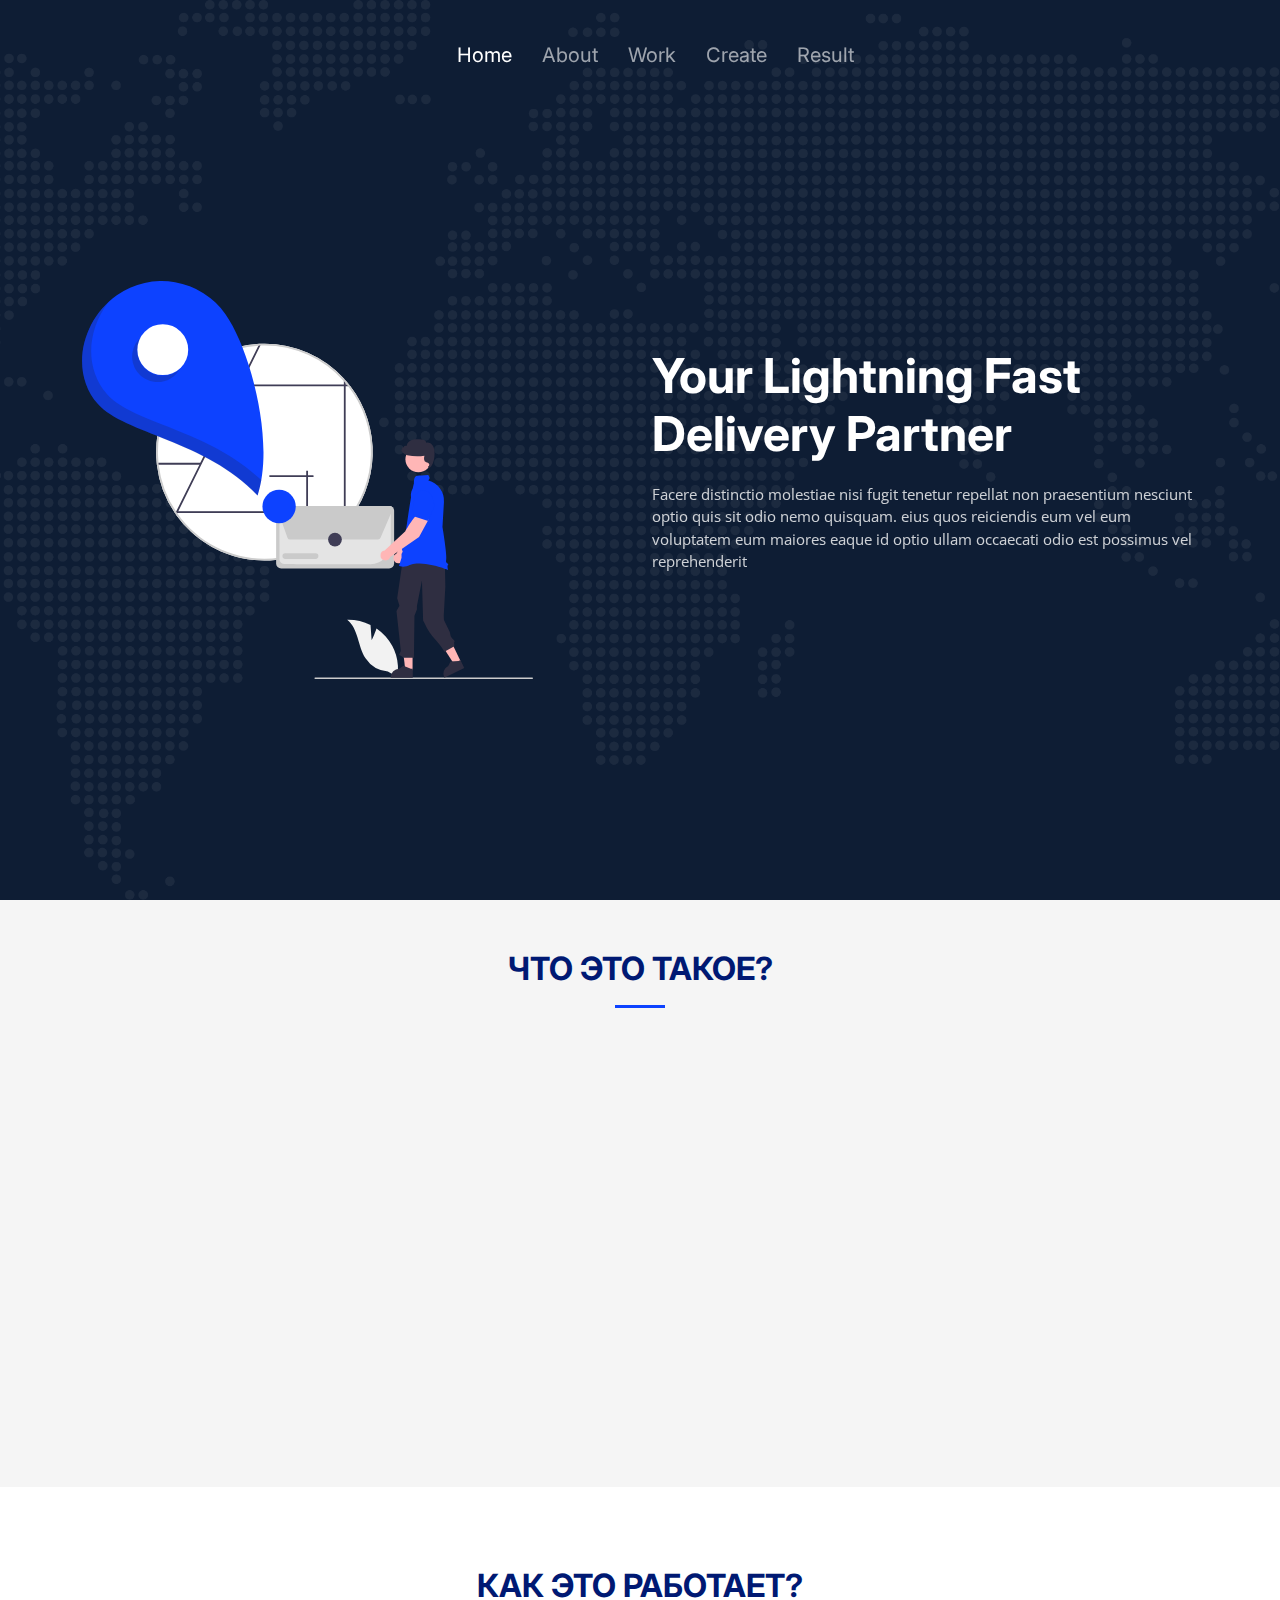
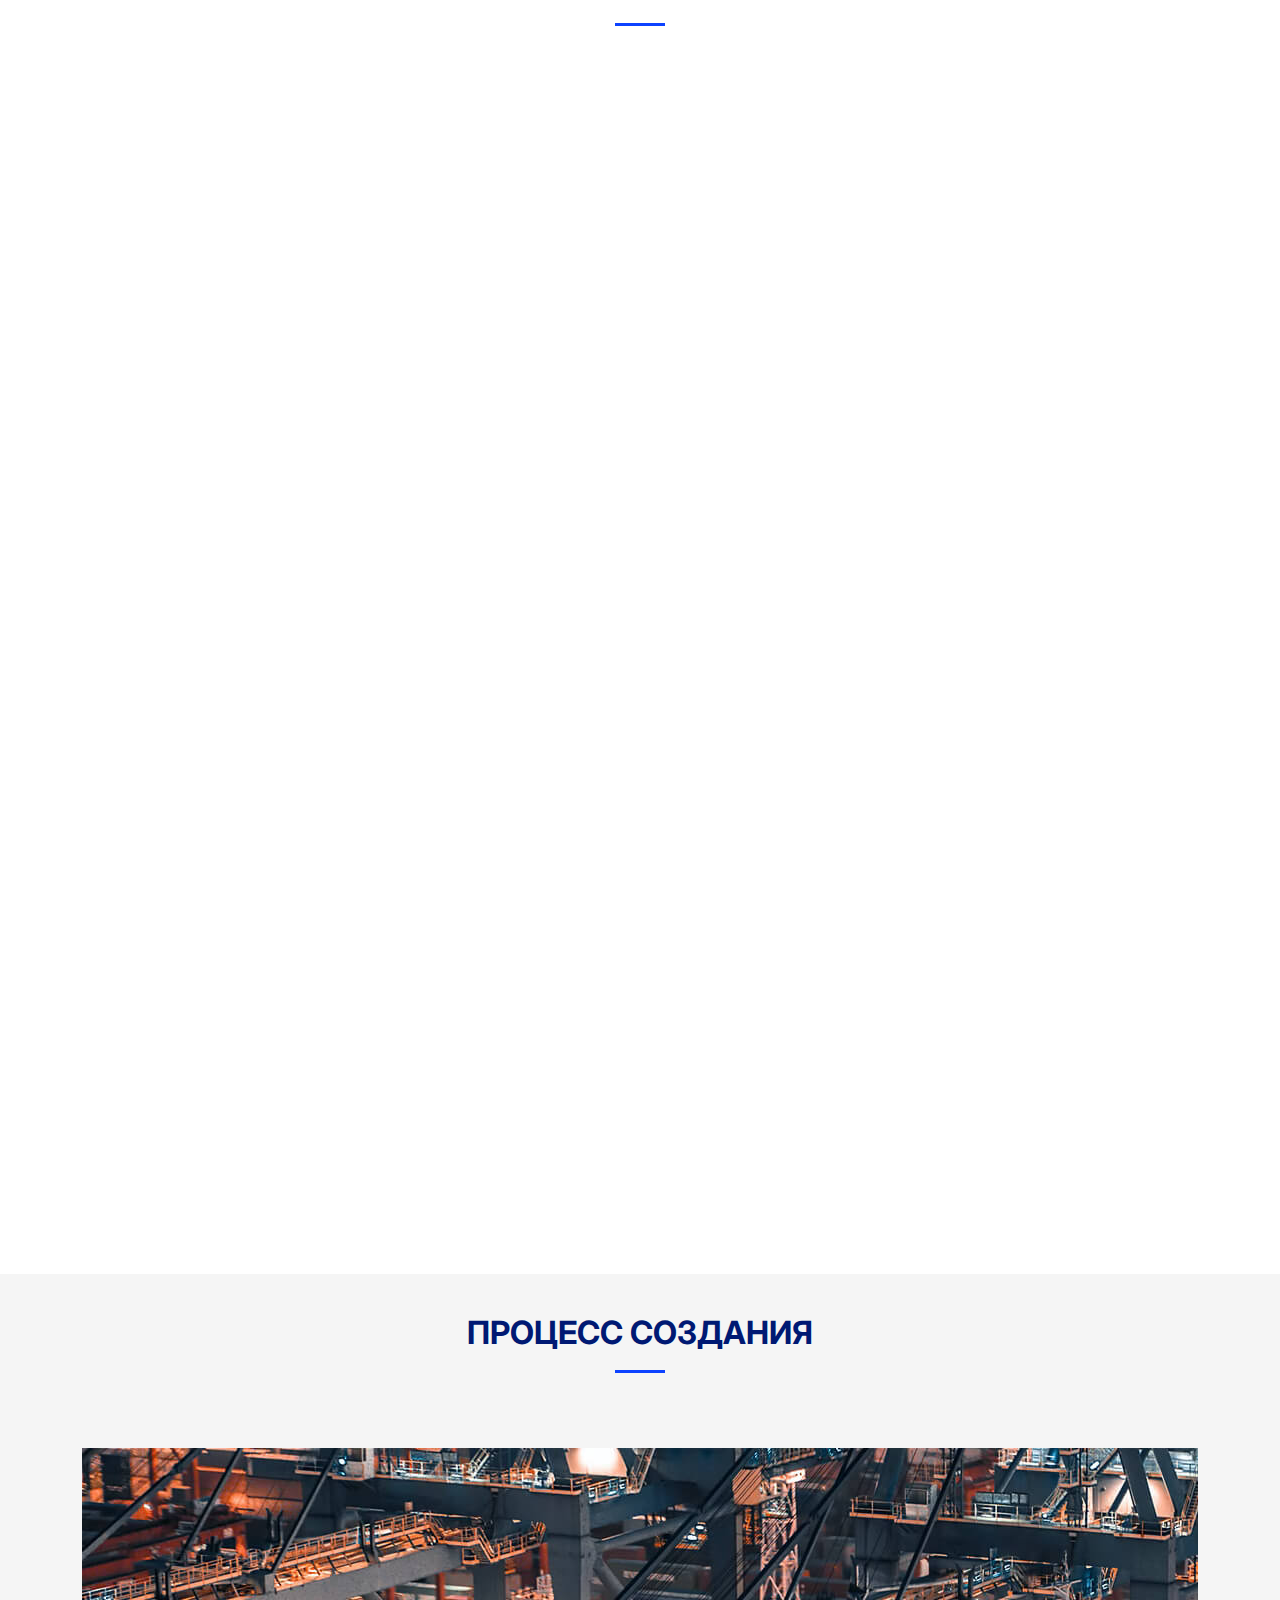
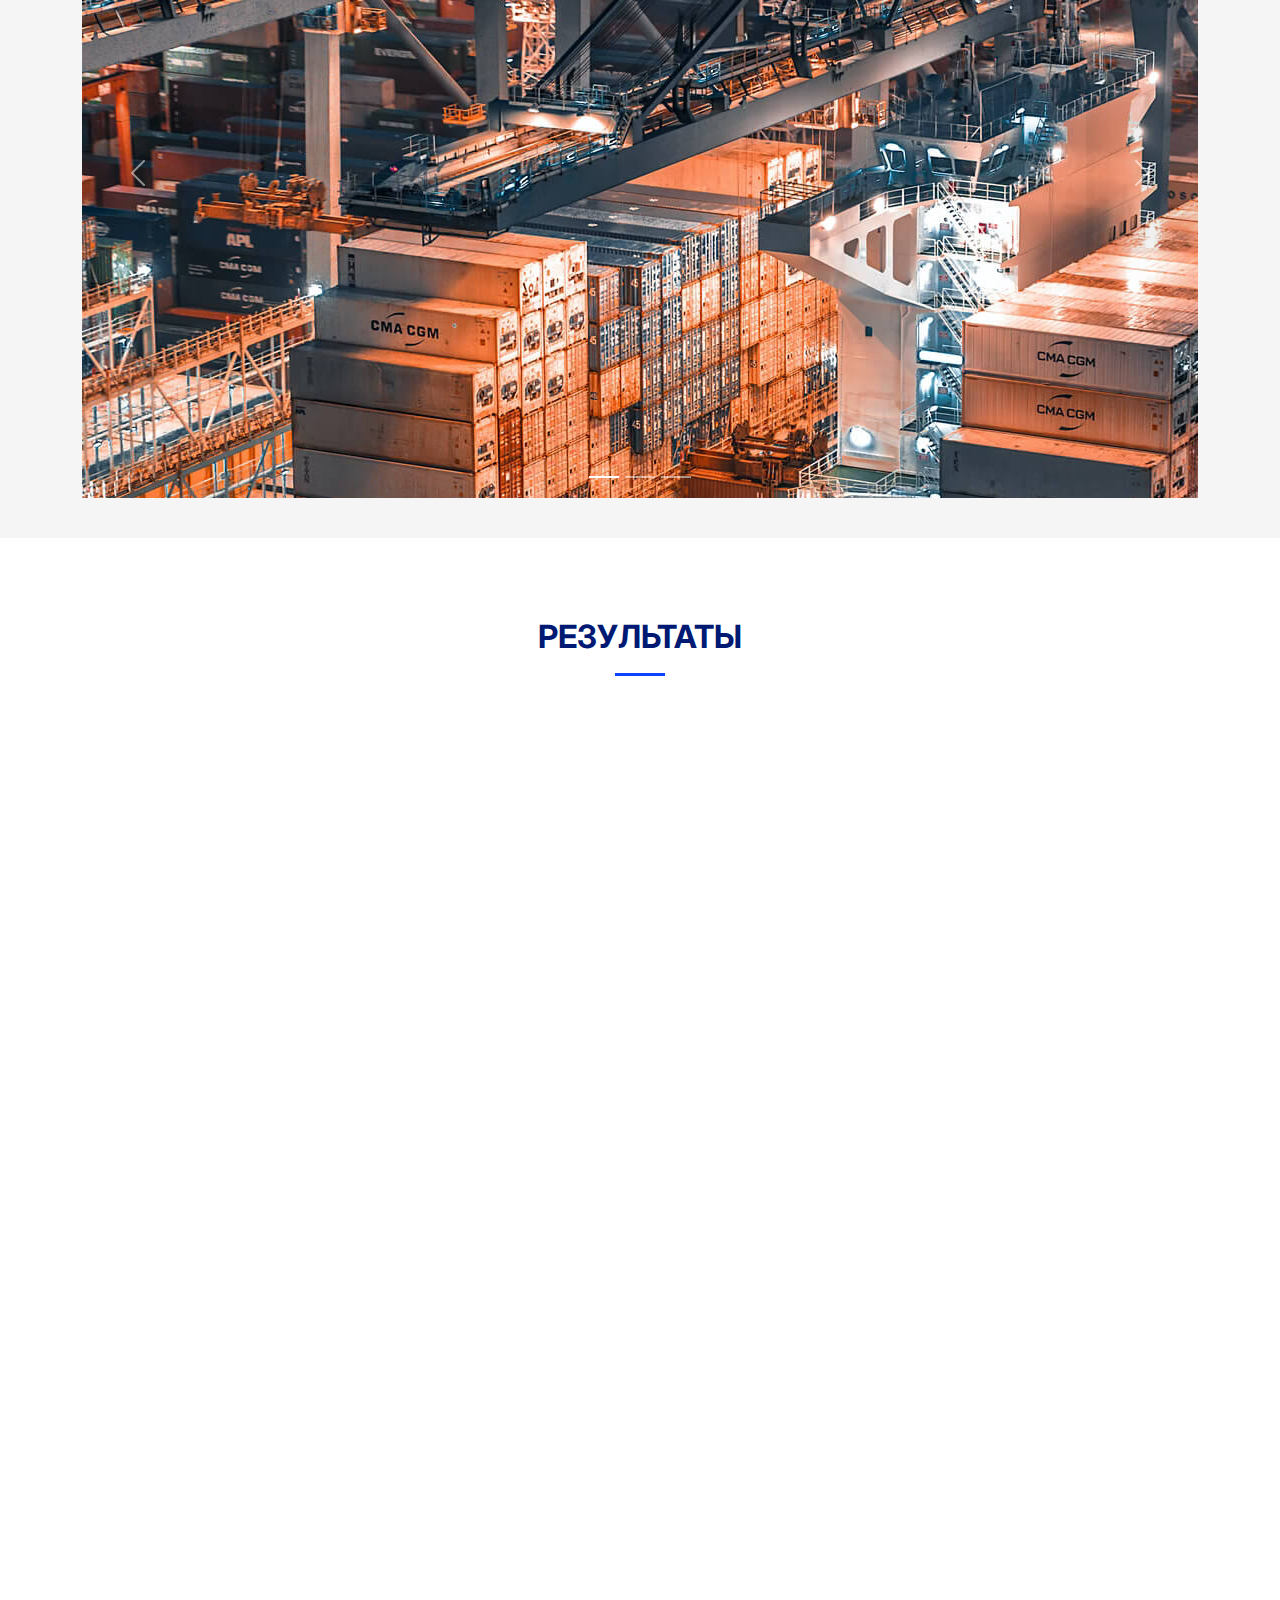
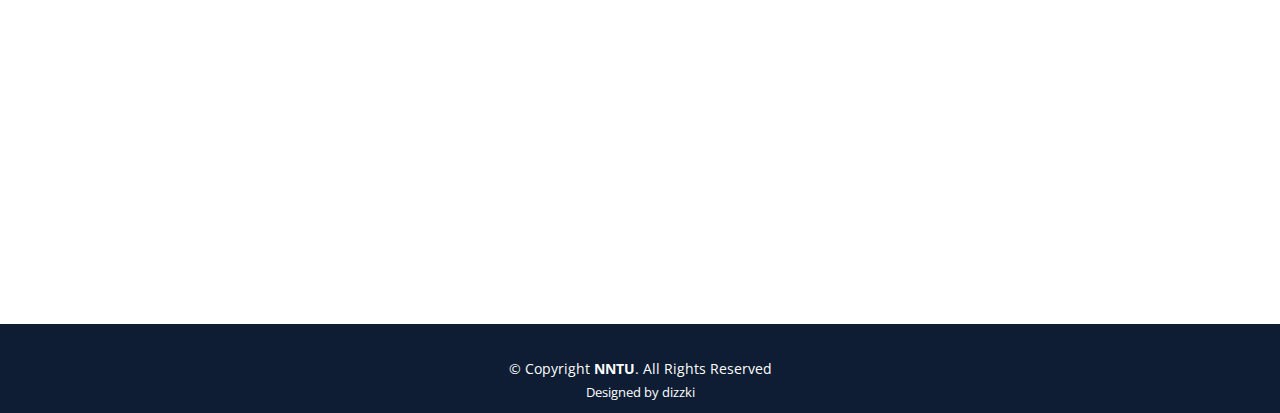
==== index.html @ 3917ba95 "create site" ====
<!DOCTYPE html>
<html lang="en">

<head>
    <meta charset="utf-8">
    <meta content="width=device-width, initial-scale=1.0" name="viewport">

    <title>NNTU3D</title>
    <meta content="" name="description">
    <meta content="" name="keywords">

    <!-- Favicons -->
    <link href="assets/img/favicon.png" rel="icon">
    <link href="assets/img/apple-touch-icon.png" rel="apple-touch-icon">

    <!-- Google Fonts -->
    <link rel="preconnect" href="https://fonts.googleapis.com">
    <link rel="preconnect" href="https://fonts.gstatic.com" crossorigin>
    <link href="https://fonts.googleapis.com/css2?family=Open+Sans:ital,wght@0,300;0,400;0,500;0,600;0,700;1,300;1,400;1,600;1,700&family=Poppins:ital,wght@0,300;0,400;0,500;0,600;0,700;1,300;1,400;1,500;1,600;1,700&family=Inter:ital,wght@0,300;0,400;0,500;0,600;0,700;1,300;1,400;1,500;1,600;1,700&display=swap"
          rel="stylesheet">

    <!-- Vendor CSS Files -->
    <link href="assets/vendor/bootstrap/css/bootstrap.min.css" rel="stylesheet">
    <link href="assets/vendor/bootstrap-icons/bootstrap-icons.css" rel="stylesheet">
    <link href="assets/vendor/fontawesome-free/css/all.min.css" rel="stylesheet">
    <link href="assets/vendor/glightbox/css/glightbox.min.css" rel="stylesheet">
    <link href="assets/vendor/swiper/swiper-bundle.min.css" rel="stylesheet">
    <link href="assets/vendor/aos/aos.css" rel="stylesheet">

    <!-- Template Main CSS File -->
    <link href="assets/css/main.css" rel="stylesheet">

    <!-- Подключаем CSS слайдера -->
    <link rel="stylesheet" href="assets/css/simple-adaptive-slider.css">
</head>

<body>

<!-- ======= Header ======= -->
<header id="header" class="header d-flex align-items-center fixed-top">
    <div class="container-fluid container-xl d-flex align-items-center justify-content-between">

        <i class="mobile-nav-toggle mobile-nav-show bi bi-list"></i>
        <i class="mobile-nav-toggle mobile-nav-hide d-none bi bi-x"></i>
        <nav id="navbar" class="navbar">
            <ul>
                <li><a href="index.html" class="active">Home</a></li>
                <li><a href="#about">About</a></li>
                <li><a href="#work">Work</a></li>
                <li><a href="#create">Create</a></li>
                <li><a href="#result">Result</a></li>
            </ul>
        </nav><!-- .navbar -->

    </div>
</header><!-- End Header -->
<!-- End Header -->

<!-- ======= Hero Section ======= -->
<section id="hero" class="hero d-flex align-items-center">
    <div class="container">
        <div class="row gy-4 d-flex justify-content-between">
            <div class="col-lg-5 order-1 order-lg-1 hero-img" data-aos="zoom-out">
                <img src="assets/img/hero-img.svg" class="img-fluid mb-3 mb-lg-0" alt="">
            </div>
            <div class="col-lg-6 order-2 order-lg-2 d-flex flex-column justify-content-center">
                <h2 data-aos="fade-up">Your Lightning Fast Delivery Partner</h2>
                <p data-aos="fade-up" data-aos-delay="100">Facere distinctio molestiae nisi fugit tenetur repellat non praesentium
                    nesciunt optio quis sit odio nemo quisquam. eius quos reiciendis eum vel eum voluptatem eum maiores eaque id
                    optio ullam occaecati odio est possimus vel reprehenderit</p>
            </div>
        </div>
    </div>
    <div id="about"></div>
</section><!-- End Hero Section -->

<main id="main">

    <!-- ======= Featured Services Section ======= -->
    <section id="featured-services" class="featured-services">
        <div class="container">

            <div class="row gy-4">
                <div class="section-header">
                    <h2>Что это такое?</h2>
                </div>

                <div class="col-lg-4 col-md-6 service-item d-flex" data-aos="fade-up">
                    <div>
                        <div class="icon flex-shrink-0"><i class="fa-solid fa-cart-flatbed"></i></div>
                        <h4 class="title">Lorem Ipsum</h4>
                        <p class="description">Voluptatum deleniti atque corrupti quos dolores et quas molestias excepturi sint
                            occaecati cupiditate non provident.Voluptatum deleniti atque corrupti quos dolores et quas molestias excepturi sint
                            occaecati cupiditate non provident.</p>
                    </div>
                </div>
                <!-- End Service Item -->

                <div class="col-lg-4 col-md-6 service-item d-flex" data-aos="fade-up" data-aos-delay="100">
                    <div>
                        <div class="icon flex-shrink-0"><i class="fa-solid fa-truck"></i></div>
                        <h4 class="title">Dolor Sitema</h4>
                        <p class="description">Minim veniam, quis nostrud exercitation ullamco laboris nisi ut aliquip ex ea
                            commodo consequat tarad limino ata.Minim veniam, quis nostrud exercitation ullamco laboris nisi ut aliquip ex ea
                            commodo consequat tarad limino ata.</p>
                    </div>
                </div><!-- End Service Item -->

                <div class="col-lg-4 col-md-6 service-item d-flex" data-aos="fade-up" data-aos-delay="200">
                    <div>
                        <div class="icon flex-shrink-0"><i class="fa-solid fa-truck-ramp-box"></i></div>
                        <h4 class="title">Sed ut perspiciatis</h4>
                        <p class="description">Duis aute irure dolor in reprehenderit in voluptate velit esse cillum dolore eu
                            fugiat nulla pariatur.Duis aute irure dolor in reprehenderit in voluptate velit esse cillum dolore eu
                            fugiat nulla pariatur.</p>
                    </div>
                </div><!-- End Service Item -->

            </div>

        </div>
        <div id="work"></div>
    </section><!-- End Featured Services Section -->

    <!-- ======= Features Section ======= -->
    <section id="features" class="features">
        <div class="container">
            <div class="section-header">
                <h2>Как это работает?</h2>
            </div>

            <div class="row gy-4 align-items-center features-item" data-aos="fade-up">
                <div class="col-md-5 order-1 order-md-2">
                    <img src="assets/img/features-2.jpg" class="img-fluid" alt="">
                </div>
                <div class="col-md-7 order-2 order-md-1">
                    <h3>Corporis temporibus maiores provident</h3>
                    <p class="fst-italic">
                        Lorem ipsum dolor sit amet, consectetur adipiscing elit, sed do eiusmod tempor incididunt ut labore et
                        dolore
                        magna aliqua.
                    </p>
                    <p>
                        Ullamco laboris nisi ut aliquip ex ea commodo consequat. Duis aute irure dolor in reprehenderit in
                        voluptate
                        velit esse cillum dolore eu fugiat nulla pariatur. Excepteur sint occaecat cupidatat non proident, sunt in
                        culpa qui officia deserunt mollit anim id est laborum
                    </p>
                </div>
            </div><!-- Features Item -->

            <div class="row gy-4 align-items-center features-item" data-aos="fade-up">
                <div class="col-md-5">
                    <img src="assets/img/features-3.jpg" class="img-fluid" alt="">
                </div>
                <div class="col-md-7">
                    <h3>Sunt consequatur ad ut est nulla consectetur reiciendis animi voluptas</h3>
                    <p>Cupiditate placeat cupiditate placeat est ipsam culpa. Delectus quia minima quod. Sunt saepe odit aut quia
                        voluptatem hic voluptas dolor doloremque.</p>
                    <ul>
                        <li><i class="bi bi-check"></i> Ullamco laboris nisi ut aliquip ex ea commodo consequat.</li>
                        <li><i class="bi bi-check"></i> Duis aute irure dolor in reprehenderit in voluptate velit.</li>
                        <li><i class="bi bi-check"></i> Facilis ut et voluptatem aperiam. Autem soluta ad fugiat.</li>
                    </ul>
                </div>
            </div><!-- Features Item -->

            <div class="row gy-4 align-items-center features-item" data-aos="fade-up">
                <div class="col-md-5 order-1 order-md-2">
                    <img src="assets/img/features-4.jpg" class="img-fluid" alt="">
                </div>
                <div class="col-md-7 order-2 order-md-1">
                    <h3>Quas et necessitatibus eaque impedit ipsum animi consequatur incidunt in</h3>
                    <p class="fst-italic">
                        Lorem ipsum dolor sit amet, consectetur adipiscing elit, sed do eiusmod tempor incididunt ut labore et
                        dolore
                        magna aliqua.
                    </p>
                    <p>
                        Ullamco laboris nisi ut aliquip ex ea commodo consequat. Duis aute irure dolor in reprehenderit in
                        voluptate
                        velit esse cillum dolore eu fugiat nulla pariatur. Excepteur sint occaecat cupidatat non proident, sunt in
                        culpa qui officia deserunt mollit anim id est laborum
                    </p>
                </div>
            </div><!-- Features Item -->

        </div>

        <div id="create"></div>
    </section><!-- End Features Section -->

    <!-- ======= Testimonials Section ======= -->
    <section id="testimonials" class="testimonials">
      <div class="section-header">
        <h2>Процесс создания</h2>
      </div>
        <div class="container">
            <div class="itcss">
                <div class="itcss__wrapper">
                    <div class="itcss__items">
                        <div class="itcss__item">
                            <div style="height: 650px; 	background-image: url(assets/img/cta-bg.jpg);"></div>
                        </div>
                        <div class="itcss__item">
                            <div style="height: 650px; background-image: url(assets/img/page-header.jpg);"></div>
                        </div>
                        <div class="itcss__item">
                            <div style="height: 650px; background-image: url(assets/img/service-details.jpg);"></div>
                        </div>
                    </div>
                </div>
                <button class="itcss__btn itcss__btn_prev" role="button" data-slide="prev"></button>
                <button class="itcss__btn itcss__btn_next" role="button" data-slide="next"></button>
            </div>
        </div>
      <div id="result"></div>
    </section>

    <!-- ======= Features Section ======= -->
    <section id="features2" class="features">
        <div class="container">
            <div class="section-header">
                <h2>Результаты</h2>
            </div>
            <div class="row gy-4 align-items-center features-item" data-aos="fade-up">

                <div class="col-md-5">
                    <img src="assets/img/features-1.jpg" class="img-fluid" alt="">
                </div>
                <div class="col-md-7">
                    <h3>Voluptatem dignissimos provident quasi corporis voluptates sit assumenda.</h3>
                    <p class="fst-italic">
                        Lorem ipsum dolor sit amet, consectetur adipiscing elit, sed do eiusmod tempor incididunt ut labore et
                        dolore
                        magna aliqua.
                    </p>
                    <ul>
                        <li><i class="bi bi-check"></i> Ullamco laboris nisi ut aliquip ex ea commodo consequat.</li>
                        <li><i class="bi bi-check"></i> Duis aute irure dolor in reprehenderit in voluptate velit.</li>
                        <li><i class="bi bi-check"></i> Ullam est qui quos consequatur eos accusamus.</li>
                    </ul>
                </div>
            </div><!-- Features Item -->

            <div class="row gy-4 align-items-center features-item" data-aos="fade-up">
                <div class="col-md-5 order-1 order-md-2">
                    <img src="assets/img/features-2.jpg" class="img-fluid" alt="">
                </div>
                <div class="col-md-7 order-2 order-md-1">
                    <h3>Corporis temporibus maiores provident</h3>
                    <p class="fst-italic">
                        Lorem ipsum dolor sit amet, consectetur adipiscing elit, sed do eiusmod tempor incididunt ut labore et
                        dolore
                        magna aliqua.
                    </p>
                    <p>
                        Ullamco laboris nisi ut aliquip ex ea commodo consequat. Duis aute irure dolor in reprehenderit in
                        voluptate
                        velit esse cillum dolore eu fugiat nulla pariatur. Excepteur sint occaecat cupidatat non proident, sunt in
                        culpa qui officia deserunt mollit anim id est laborum
                    </p>
                </div>
            </div><!-- Features Item -->

            <div class="row gy-4 align-items-center features-item" data-aos="fade-up">
                <div class="col-md-5">
                    <img src="assets/img/features-3.jpg" class="img-fluid" alt="">
                </div>
                <div class="col-md-7">
                    <h3>Sunt consequatur ad ut est nulla consectetur reiciendis animi voluptas</h3>
                    <p>Cupiditate placeat cupiditate placeat est ipsam culpa. Delectus quia minima quod. Sunt saepe odit aut quia
                        voluptatem hic voluptas dolor doloremque.</p>
                    <ul>
                        <li><i class="bi bi-check"></i> Ullamco laboris nisi ut aliquip ex ea commodo consequat.</li>
                        <li><i class="bi bi-check"></i> Duis aute irure dolor in reprehenderit in voluptate velit.</li>
                        <li><i class="bi bi-check"></i> Facilis ut et voluptatem aperiam. Autem soluta ad fugiat.</li>
                    </ul>
                </div>
            </div><!-- Features Item -->

        </div>
    </section><!-- End Features Section -->

</main><!-- End #main -->

<!-- ======= Footer ======= -->
<footer id="footer" class="footer">

    <div class="container mt-4">
        <div class="copyright">
            &copy; Copyright <strong><span>NNTU</span></strong>. All Rights Reserved
        </div>
        <div class="credits">Designed by dizzki</div>
    </div>

</footer><!-- End Footer -->
<!-- End Footer -->

<a href="#" class="scroll-top d-flex align-items-center justify-content-center"><i class="bi bi-arrow-up-short"></i></a>

<div id="preloader"></div>

<!-- Vendor JS Files -->
<script src="assets/vendor/bootstrap/js/bootstrap.bundle.min.js"></script>
<script src="assets/vendor/purecounter/purecounter_vanilla.js"></script>
<script src="assets/vendor/glightbox/js/glightbox.min.js"></script>
<script src="assets/vendor/swiper/swiper-bundle.min.js"></script>
<script src="assets/vendor/aos/aos.js"></script>

<!-- Template Main JS File -->
<script src="assets/js/main.js"></script>

<!-- Подключаем JS слайдера -->
<script defer src="assets/js/simple-adaptive-slider.js"></script>
<script>
    document.addEventListener('DOMContentLoaded', () => {
      // активация слайдера
      new ItcSimpleSlider('.itcss', {
        loop: true,
        autoplay: false,
        swipe: true
      });
    });
  </script>
</body>
</html>
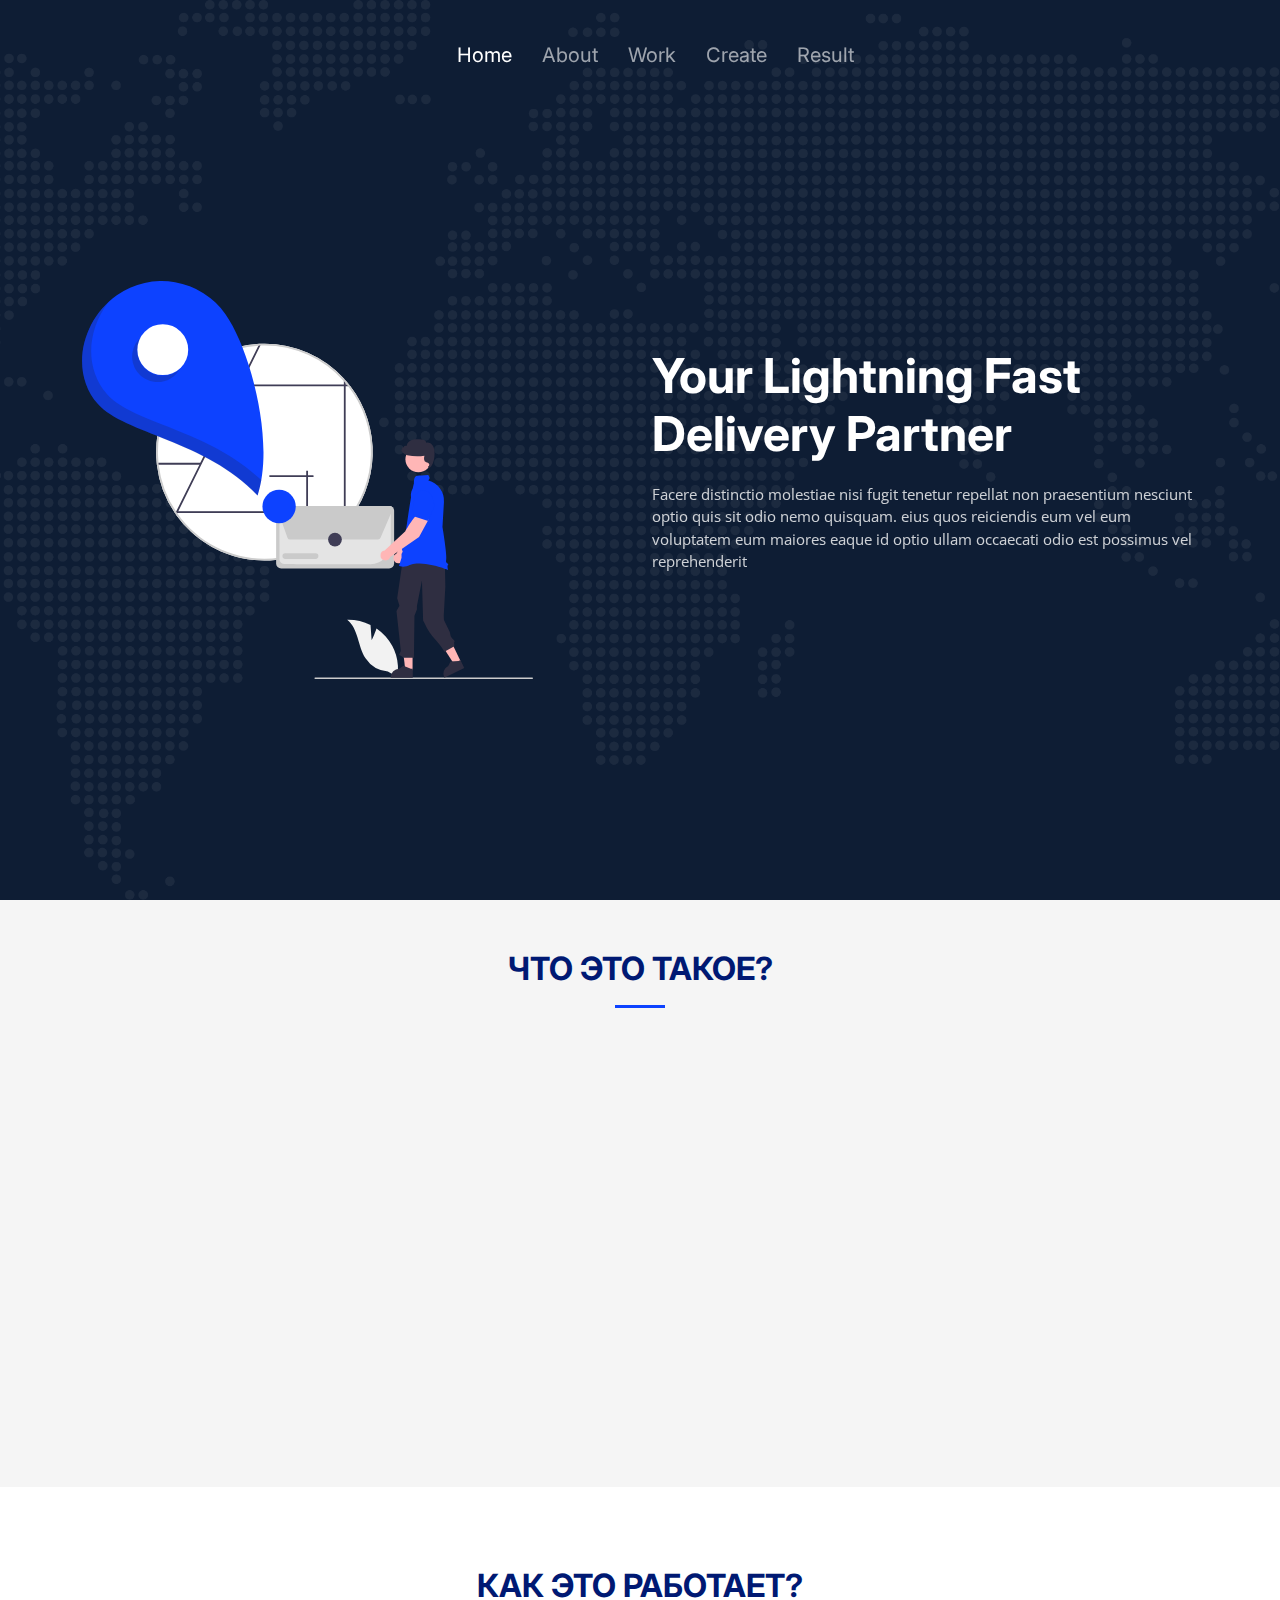
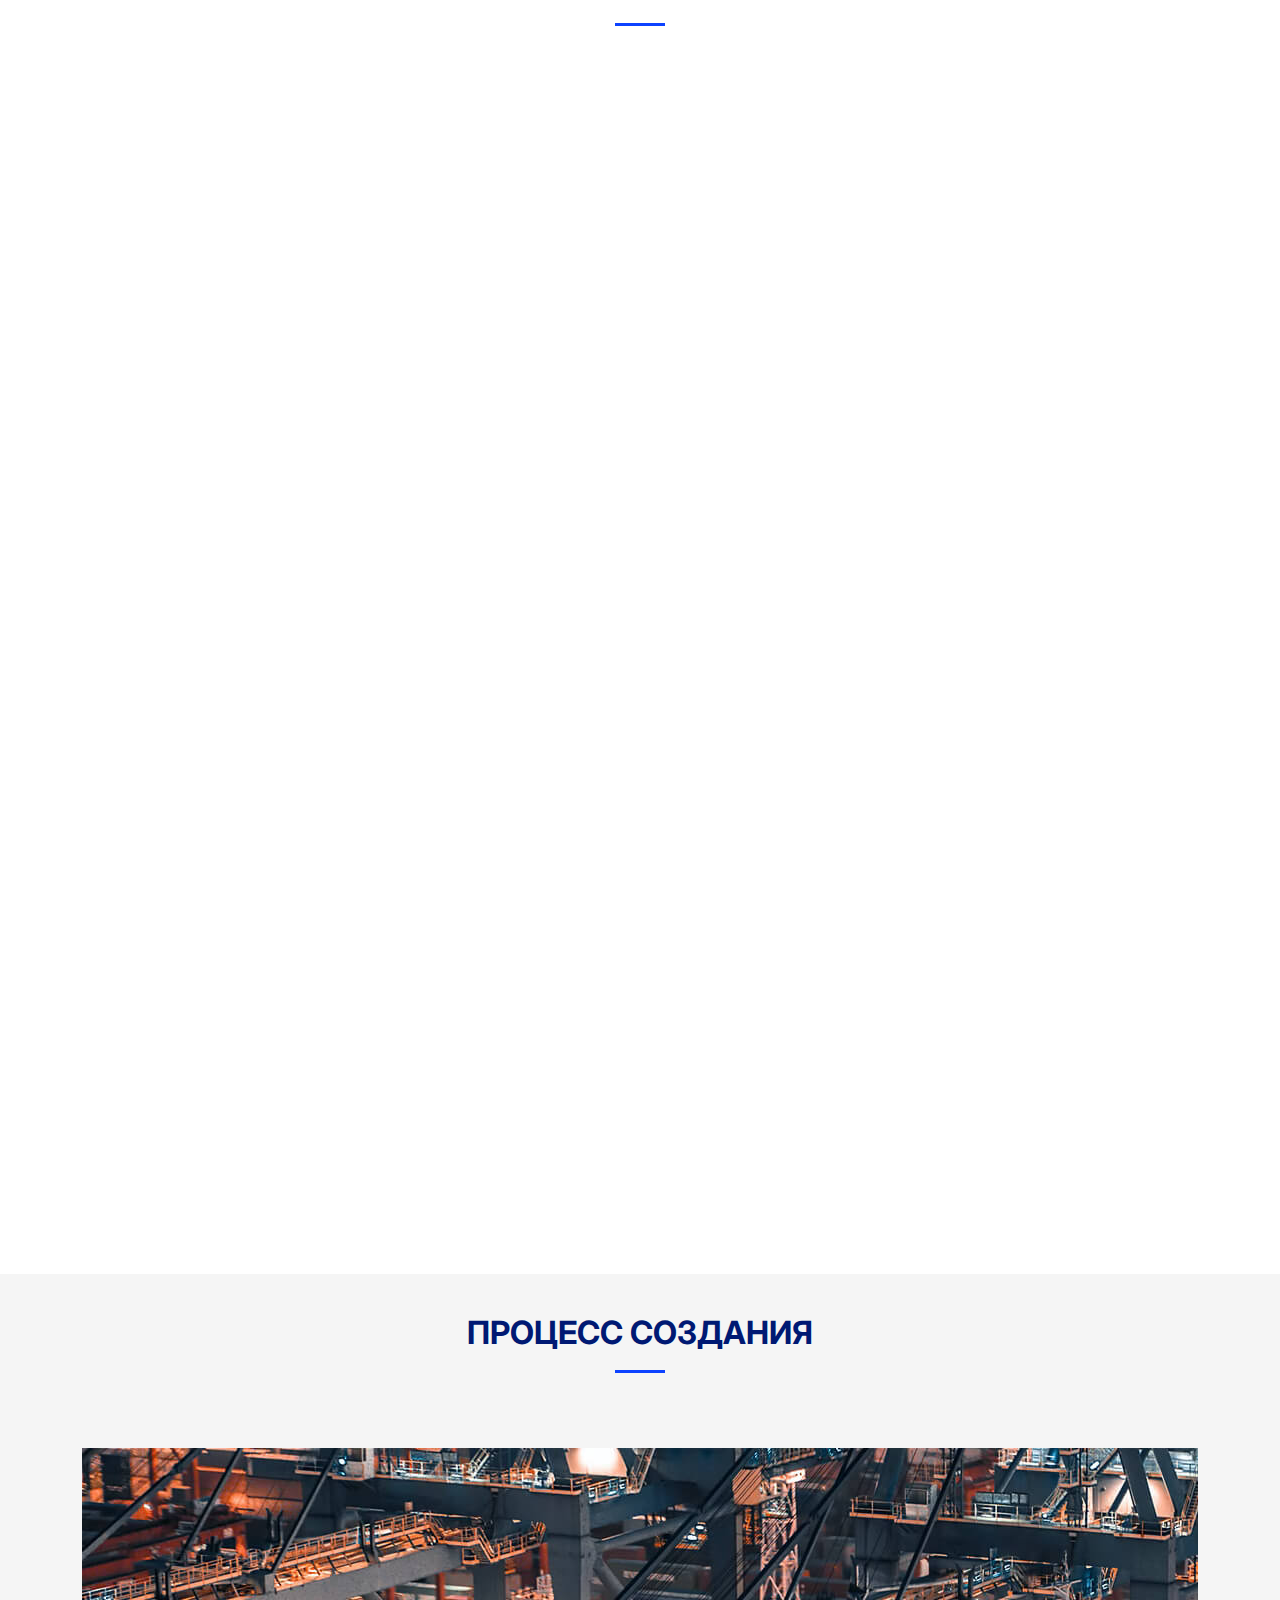
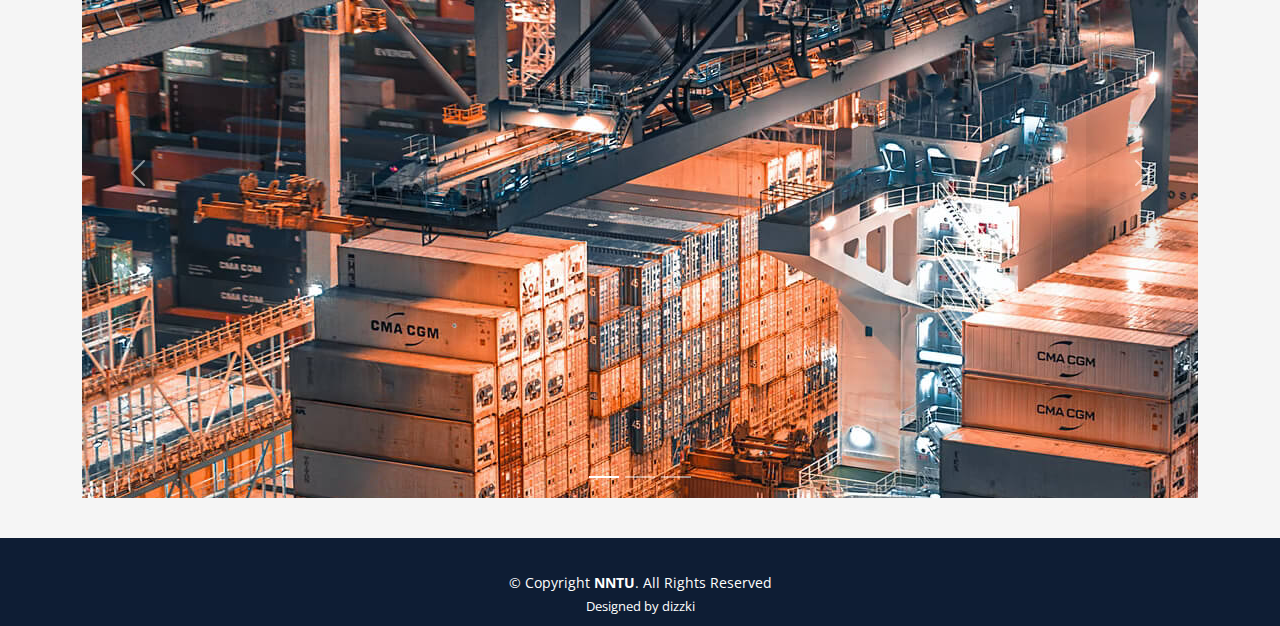
==== commit e2ce742a: "redesign" ====
--- a/index.html
+++ b/index.html
@@ -1,327 +1,261 @@
 <!DOCTYPE html>
 <html lang="en">
-
-<head>
-    <meta charset="utf-8">
-    <meta content="width=device-width, initial-scale=1.0" name="viewport">
-
-    <title>NNTU3D</title>
-    <meta content="" name="description">
-    <meta content="" name="keywords">
-
-    <!-- Favicons -->
-    <link href="assets/img/favicon.png" rel="icon">
-    <link href="assets/img/apple-touch-icon.png" rel="apple-touch-icon">
-
-    <!-- Google Fonts -->
-    <link rel="preconnect" href="https://fonts.googleapis.com">
-    <link rel="preconnect" href="https://fonts.gstatic.com" crossorigin>
-    <link href="https://fonts.googleapis.com/css2?family=Open+Sans:ital,wght@0,300;0,400;0,500;0,600;0,700;1,300;1,400;1,600;1,700&family=Poppins:ital,wght@0,300;0,400;0,500;0,600;0,700;1,300;1,400;1,500;1,600;1,700&family=Inter:ital,wght@0,300;0,400;0,500;0,600;0,700;1,300;1,400;1,500;1,600;1,700&display=swap"
-          rel="stylesheet">
-
-    <!-- Vendor CSS Files -->
-    <link href="assets/vendor/bootstrap/css/bootstrap.min.css" rel="stylesheet">
-    <link href="assets/vendor/bootstrap-icons/bootstrap-icons.css" rel="stylesheet">
-    <link href="assets/vendor/fontawesome-free/css/all.min.css" rel="stylesheet">
-    <link href="assets/vendor/glightbox/css/glightbox.min.css" rel="stylesheet">
-    <link href="assets/vendor/swiper/swiper-bundle.min.css" rel="stylesheet">
-    <link href="assets/vendor/aos/aos.css" rel="stylesheet">
-
-    <!-- Template Main CSS File -->
-    <link href="assets/css/main.css" rel="stylesheet">
-
-    <!-- Подключаем CSS слайдера -->
-    <link rel="stylesheet" href="assets/css/simple-adaptive-slider.css">
-</head>
-
-<body>
-
-<!-- ======= Header ======= -->
-<header id="header" class="header d-flex align-items-center fixed-top">
-    <div class="container-fluid container-xl d-flex align-items-center justify-content-between">
-
-        <i class="mobile-nav-toggle mobile-nav-show bi bi-list"></i>
-        <i class="mobile-nav-toggle mobile-nav-hide d-none bi bi-x"></i>
-        <nav id="navbar" class="navbar">
-            <ul>
-                <li><a href="index.html" class="active">Home</a></li>
-                <li><a href="#about">About</a></li>
-                <li><a href="#work">Work</a></li>
-                <li><a href="#create">Create</a></li>
-                <li><a href="#result">Result</a></li>
-            </ul>
-        </nav><!-- .navbar -->
-
-    </div>
-</header><!-- End Header -->
-<!-- End Header -->
-
-<!-- ======= Hero Section ======= -->
-<section id="hero" class="hero d-flex align-items-center">
-    <div class="container">
-        <div class="row gy-4 d-flex justify-content-between">
-            <div class="col-lg-5 order-1 order-lg-1 hero-img" data-aos="zoom-out">
-                <img src="assets/img/hero-img.svg" class="img-fluid mb-3 mb-lg-0" alt="">
-            </div>
-            <div class="col-lg-6 order-2 order-lg-2 d-flex flex-column justify-content-center">
-                <h2 data-aos="fade-up">Your Lightning Fast Delivery Partner</h2>
-                <p data-aos="fade-up" data-aos-delay="100">Facere distinctio molestiae nisi fugit tenetur repellat non praesentium
-                    nesciunt optio quis sit odio nemo quisquam. eius quos reiciendis eum vel eum voluptatem eum maiores eaque id
-                    optio ullam occaecati odio est possimus vel reprehenderit</p>
-            </div>
-        </div>
-    </div>
-    <div id="about"></div>
-</section><!-- End Hero Section -->
-
-<main id="main">
-
-    <!-- ======= Featured Services Section ======= -->
-    <section id="featured-services" class="featured-services">
-        <div class="container">
-
-            <div class="row gy-4">
-                <div class="section-header">
-                    <h2>Что это такое?</h2>
-                </div>
-
-                <div class="col-lg-4 col-md-6 service-item d-flex" data-aos="fade-up">
-                    <div>
-                        <div class="icon flex-shrink-0"><i class="fa-solid fa-cart-flatbed"></i></div>
-                        <h4 class="title">Lorem Ipsum</h4>
-                        <p class="description">Voluptatum deleniti atque corrupti quos dolores et quas molestias excepturi sint
-                            occaecati cupiditate non provident.Voluptatum deleniti atque corrupti quos dolores et quas molestias excepturi sint
-                            occaecati cupiditate non provident.</p>
-                    </div>
-                </div>
-                <!-- End Service Item -->
-
-                <div class="col-lg-4 col-md-6 service-item d-flex" data-aos="fade-up" data-aos-delay="100">
-                    <div>
-                        <div class="icon flex-shrink-0"><i class="fa-solid fa-truck"></i></div>
-                        <h4 class="title">Dolor Sitema</h4>
-                        <p class="description">Minim veniam, quis nostrud exercitation ullamco laboris nisi ut aliquip ex ea
-                            commodo consequat tarad limino ata.Minim veniam, quis nostrud exercitation ullamco laboris nisi ut aliquip ex ea
-                            commodo consequat tarad limino ata.</p>
-                    </div>
-                </div><!-- End Service Item -->
-
-                <div class="col-lg-4 col-md-6 service-item d-flex" data-aos="fade-up" data-aos-delay="200">
-                    <div>
-                        <div class="icon flex-shrink-0"><i class="fa-solid fa-truck-ramp-box"></i></div>
-                        <h4 class="title">Sed ut perspiciatis</h4>
-                        <p class="description">Duis aute irure dolor in reprehenderit in voluptate velit esse cillum dolore eu
-                            fugiat nulla pariatur.Duis aute irure dolor in reprehenderit in voluptate velit esse cillum dolore eu
-                            fugiat nulla pariatur.</p>
-                    </div>
-                </div><!-- End Service Item -->
-
-            </div>
-
-        </div>
-        <div id="work"></div>
-    </section><!-- End Featured Services Section -->
-
-    <!-- ======= Features Section ======= -->
-    <section id="features" class="features">
-        <div class="container">
-            <div class="section-header">
-                <h2>Как это работает?</h2>
-            </div>
-
-            <div class="row gy-4 align-items-center features-item" data-aos="fade-up">
-                <div class="col-md-5 order-1 order-md-2">
-                    <img src="assets/img/features-2.jpg" class="img-fluid" alt="">
-                </div>
-                <div class="col-md-7 order-2 order-md-1">
-                    <h3>Corporis temporibus maiores provident</h3>
-                    <p class="fst-italic">
-                        Lorem ipsum dolor sit amet, consectetur adipiscing elit, sed do eiusmod tempor incididunt ut labore et
-                        dolore
-                        magna aliqua.
-                    </p>
-                    <p>
-                        Ullamco laboris nisi ut aliquip ex ea commodo consequat. Duis aute irure dolor in reprehenderit in
-                        voluptate
-                        velit esse cillum dolore eu fugiat nulla pariatur. Excepteur sint occaecat cupidatat non proident, sunt in
-                        culpa qui officia deserunt mollit anim id est laborum
-                    </p>
-                </div>
-            </div><!-- Features Item -->
-
-            <div class="row gy-4 align-items-center features-item" data-aos="fade-up">
-                <div class="col-md-5">
-                    <img src="assets/img/features-3.jpg" class="img-fluid" alt="">
-                </div>
-                <div class="col-md-7">
-                    <h3>Sunt consequatur ad ut est nulla consectetur reiciendis animi voluptas</h3>
-                    <p>Cupiditate placeat cupiditate placeat est ipsam culpa. Delectus quia minima quod. Sunt saepe odit aut quia
-                        voluptatem hic voluptas dolor doloremque.</p>
-                    <ul>
-                        <li><i class="bi bi-check"></i> Ullamco laboris nisi ut aliquip ex ea commodo consequat.</li>
-                        <li><i class="bi bi-check"></i> Duis aute irure dolor in reprehenderit in voluptate velit.</li>
-                        <li><i class="bi bi-check"></i> Facilis ut et voluptatem aperiam. Autem soluta ad fugiat.</li>
-                    </ul>
-                </div>
-            </div><!-- Features Item -->
-
-            <div class="row gy-4 align-items-center features-item" data-aos="fade-up">
-                <div class="col-md-5 order-1 order-md-2">
-                    <img src="assets/img/features-4.jpg" class="img-fluid" alt="">
-                </div>
-                <div class="col-md-7 order-2 order-md-1">
-                    <h3>Quas et necessitatibus eaque impedit ipsum animi consequatur incidunt in</h3>
-                    <p class="fst-italic">
-                        Lorem ipsum dolor sit amet, consectetur adipiscing elit, sed do eiusmod tempor incididunt ut labore et
-                        dolore
-                        magna aliqua.
-                    </p>
-                    <p>
-                        Ullamco laboris nisi ut aliquip ex ea commodo consequat. Duis aute irure dolor in reprehenderit in
-                        voluptate
-                        velit esse cillum dolore eu fugiat nulla pariatur. Excepteur sint occaecat cupidatat non proident, sunt in
-                        culpa qui officia deserunt mollit anim id est laborum
-                    </p>
-                </div>
-            </div><!-- Features Item -->
-
-        </div>
-
-        <div id="create"></div>
-    </section><!-- End Features Section -->
-
-    <!-- ======= Testimonials Section ======= -->
-    <section id="testimonials" class="testimonials">
-      <div class="section-header">
-        <h2>Процесс создания</h2>
-      </div>
-        <div class="container">
-            <div class="itcss">
-                <div class="itcss__wrapper">
-                    <div class="itcss__items">
-                        <div class="itcss__item">
-                            <div style="height: 650px; 	background-image: url(assets/img/cta-bg.jpg);"></div>
-                        </div>
-                        <div class="itcss__item">
-                            <div style="height: 650px; background-image: url(assets/img/page-header.jpg);"></div>
-                        </div>
-                        <div class="itcss__item">
-                            <div style="height: 650px; background-image: url(assets/img/service-details.jpg);"></div>
-                        </div>
-                    </div>
-                </div>
-                <button class="itcss__btn itcss__btn_prev" role="button" data-slide="prev"></button>
-                <button class="itcss__btn itcss__btn_next" role="button" data-slide="next"></button>
-            </div>
-        </div>
-      <div id="result"></div>
-    </section>
-
-    <!-- ======= Features Section ======= -->
-    <section id="features2" class="features">
-        <div class="container">
-            <div class="section-header">
-                <h2>Результаты</h2>
-            </div>
-            <div class="row gy-4 align-items-center features-item" data-aos="fade-up">
-
-                <div class="col-md-5">
-                    <img src="assets/img/features-1.jpg" class="img-fluid" alt="">
-                </div>
-                <div class="col-md-7">
-                    <h3>Voluptatem dignissimos provident quasi corporis voluptates sit assumenda.</h3>
-                    <p class="fst-italic">
-                        Lorem ipsum dolor sit amet, consectetur adipiscing elit, sed do eiusmod tempor incididunt ut labore et
-                        dolore
-                        magna aliqua.
-                    </p>
-                    <ul>
-                        <li><i class="bi bi-check"></i> Ullamco laboris nisi ut aliquip ex ea commodo consequat.</li>
-                        <li><i class="bi bi-check"></i> Duis aute irure dolor in reprehenderit in voluptate velit.</li>
-                        <li><i class="bi bi-check"></i> Ullam est qui quos consequatur eos accusamus.</li>
-                    </ul>
-                </div>
-            </div><!-- Features Item -->
-
-            <div class="row gy-4 align-items-center features-item" data-aos="fade-up">
-                <div class="col-md-5 order-1 order-md-2">
-                    <img src="assets/img/features-2.jpg" class="img-fluid" alt="">
-                </div>
-                <div class="col-md-7 order-2 order-md-1">
-                    <h3>Corporis temporibus maiores provident</h3>
-                    <p class="fst-italic">
-                        Lorem ipsum dolor sit amet, consectetur adipiscing elit, sed do eiusmod tempor incididunt ut labore et
-                        dolore
-                        magna aliqua.
-                    </p>
-                    <p>
-                        Ullamco laboris nisi ut aliquip ex ea commodo consequat. Duis aute irure dolor in reprehenderit in
-                        voluptate
-                        velit esse cillum dolore eu fugiat nulla pariatur. Excepteur sint occaecat cupidatat non proident, sunt in
-                        culpa qui officia deserunt mollit anim id est laborum
-                    </p>
-                </div>
-            </div><!-- Features Item -->
-
-            <div class="row gy-4 align-items-center features-item" data-aos="fade-up">
-                <div class="col-md-5">
-                    <img src="assets/img/features-3.jpg" class="img-fluid" alt="">
-                </div>
-                <div class="col-md-7">
-                    <h3>Sunt consequatur ad ut est nulla consectetur reiciendis animi voluptas</h3>
-                    <p>Cupiditate placeat cupiditate placeat est ipsam culpa. Delectus quia minima quod. Sunt saepe odit aut quia
-                        voluptatem hic voluptas dolor doloremque.</p>
-                    <ul>
-                        <li><i class="bi bi-check"></i> Ullamco laboris nisi ut aliquip ex ea commodo consequat.</li>
-                        <li><i class="bi bi-check"></i> Duis aute irure dolor in reprehenderit in voluptate velit.</li>
-                        <li><i class="bi bi-check"></i> Facilis ut et voluptatem aperiam. Autem soluta ad fugiat.</li>
-                    </ul>
-                </div>
-            </div><!-- Features Item -->
-
-        </div>
-    </section><!-- End Features Section -->
-
-</main><!-- End #main -->
-
-<!-- ======= Footer ======= -->
-<footer id="footer" class="footer">
-
-    <div class="container mt-4">
-        <div class="copyright">
-            &copy; Copyright <strong><span>NNTU</span></strong>. All Rights Reserved
-        </div>
-        <div class="credits">Designed by dizzki</div>
-    </div>
-
-</footer><!-- End Footer -->
-<!-- End Footer -->
-
-<a href="#" class="scroll-top d-flex align-items-center justify-content-center"><i class="bi bi-arrow-up-short"></i></a>
-
-<div id="preloader"></div>
-
-<!-- Vendor JS Files -->
-<script src="assets/vendor/bootstrap/js/bootstrap.bundle.min.js"></script>
-<script src="assets/vendor/purecounter/purecounter_vanilla.js"></script>
-<script src="assets/vendor/glightbox/js/glightbox.min.js"></script>
-<script src="assets/vendor/swiper/swiper-bundle.min.js"></script>
-<script src="assets/vendor/aos/aos.js"></script>
-
-<!-- Template Main JS File -->
-<script src="assets/js/main.js"></script>
-
-<!-- Подключаем JS слайдера -->
-<script defer src="assets/js/simple-adaptive-slider.js"></script>
-<script>
-    document.addEventListener('DOMContentLoaded', () => {
-      // активация слайдера
-      new ItcSimpleSlider('.itcss', {
-        loop: true,
-        autoplay: false,
-        swipe: true
-      });
-    });
-  </script>
-</body>
-</html>+	
+	<head>
+		<meta charset="utf-8">
+		<meta content="width=device-width, initial-scale=1.0" name="viewport">
+		
+		<title>NNTU3D</title>
+		<meta content="" name="description">
+		<meta content="" name="keywords">
+		
+		<!-- Favicons -->
+		<link href="assets/img/favicon.png" rel="icon">
+		
+		<!-- Google Fonts -->
+		<link rel="preconnect" href="https://fonts.googleapis.com">
+		<link rel="preconnect" href="https://fonts.gstatic.com" crossorigin>
+		<link href="https://fonts.googleapis.com/css2?family=Open+Sans:ital,wght@0,300;0,400;0,500;0,600;0,700;1,300;1,400;1,600;1,700&family=Poppins:ital,wght@0,300;0,400;0,500;0,600;0,700;1,300;1,400;1,500;1,600;1,700&family=Inter:ital,wght@0,300;0,400;0,500;0,600;0,700;1,300;1,400;1,500;1,600;1,700&display=swap"
+		rel="stylesheet">
+		
+		<!-- Vendor CSS Files -->
+		<link href="assets/vendor/bootstrap/css/bootstrap.min.css" rel="stylesheet">
+		<link href="assets/vendor/bootstrap-icons/bootstrap-icons.css" rel="stylesheet">
+		<link href="assets/vendor/fontawesome-free/css/all.min.css" rel="stylesheet">
+		<link href="assets/vendor/glightbox/css/glightbox.min.css" rel="stylesheet">
+		<link href="assets/vendor/swiper/swiper-bundle.min.css" rel="stylesheet">
+		<link href="assets/vendor/aos/aos.css" rel="stylesheet">
+		
+		<!-- Template Main CSS File -->
+		<link href="assets/css/main.css" rel="stylesheet">
+		
+		<!-- Подключаем CSS слайдера -->
+		<link rel="stylesheet" href="assets/css/simple-adaptive-slider.css">
+	</head>
+	
+	<body>
+		
+		<!-- ======= Header ======= -->
+		<header id="header" class="header d-flex align-items-center fixed-top">
+			<div class="container-fluid container-xl d-flex align-items-center justify-content-between">
+				
+				<i class="mobile-nav-toggle mobile-nav-show bi bi-list"></i>
+				<i class="mobile-nav-toggle mobile-nav-hide d-none bi bi-x"></i>
+				<nav id="navbar" class="navbar">
+					<ul>
+						<li><a href="index.html" class="active">Home</a></li>
+						<li><a href="#about">About</a></li>
+						<li><a href="#work">Work</a></li>
+						<li><a href="#create">Create</a></li>
+						<li><a href="result.html">Result</a></li>
+					</ul>
+				</nav><!-- .navbar -->
+				
+			</div>
+		</header><!-- End Header -->
+		<!-- End Header -->
+		
+		<!-- ======= Hero Section ======= -->
+		<section id="hero" class="hero d-flex align-items-center">
+			<div class="container">
+				<div class="row gy-4 d-flex justify-content-between">
+					<div class="col-lg-5 order-1 order-lg-1 hero-img" data-aos="zoom-out">
+						<img src="assets/img/hero-img.svg" class="img-fluid mb-3 mb-lg-0" alt="">
+					</div>
+					<div class="col-lg-6 order-2 order-lg-2 d-flex flex-column justify-content-center">
+						<h2 data-aos="fade-up">Your Lightning Fast Delivery Partner</h2>
+						<p data-aos="fade-up" data-aos-delay="100">Facere distinctio molestiae nisi fugit tenetur repellat non praesentium
+							nesciunt optio quis sit odio nemo quisquam. eius quos reiciendis eum vel eum voluptatem eum maiores eaque id
+						optio ullam occaecati odio est possimus vel reprehenderit</p>
+					</div>
+				</div>
+			</div>
+			<div id="about"></div>
+		</section><!-- End Hero Section -->
+		
+		<main id="main">
+			
+			<!-- ======= Featured Services Section ======= -->
+			<section id="featured-services" class="featured-services">
+				<div class="container">
+					
+					<div class="row gy-4">
+						<div class="section-header">
+							<h2>Что это такое?</h2>
+						</div>
+						
+						<div class="col-lg-4 col-md-6 service-item d-flex" data-aos="fade-up">
+							<div>
+								<div class="icon flex-shrink-0"><i class="fa-solid fa-cart-flatbed"></i></div>
+								<h4 class="title">Lorem Ipsum</h4>
+								<p class="description">Voluptatum deleniti atque corrupti quos dolores et quas molestias excepturi sint
+									occaecati cupiditate non provident.Voluptatum deleniti atque corrupti quos dolores et quas molestias excepturi sint
+								occaecati cupiditate non provident.</p>
+							</div>
+						</div>
+						<!-- End Service Item -->
+						
+						<div class="col-lg-4 col-md-6 service-item d-flex" data-aos="fade-up" data-aos-delay="100">
+							<div>
+								<div class="icon flex-shrink-0"><i class="fa-solid fa-truck"></i></div>
+								<h4 class="title">Dolor Sitema</h4>
+								<p class="description">Minim veniam, quis nostrud exercitation ullamco laboris nisi ut aliquip ex ea
+									commodo consequat tarad limino ata.Minim veniam, quis nostrud exercitation ullamco laboris nisi ut aliquip ex ea
+								commodo consequat tarad limino ata.</p>
+							</div>
+						</div><!-- End Service Item -->
+						
+						<div class="col-lg-4 col-md-6 service-item d-flex" data-aos="fade-up" data-aos-delay="200">
+							<div>
+								<div class="icon flex-shrink-0"><i class="fa-solid fa-truck-ramp-box"></i></div>
+								<h4 class="title">Sed ut perspiciatis</h4>
+								<p class="description">Duis aute irure dolor in reprehenderit in voluptate velit esse cillum dolore eu
+									fugiat nulla pariatur.Duis aute irure dolor in reprehenderit in voluptate velit esse cillum dolore eu
+								fugiat nulla pariatur.</p>
+							</div>
+						</div><!-- End Service Item -->
+						
+					</div>
+					
+				</div>
+				<div id="work"></div>
+			</section><!-- End Featured Services Section -->
+			
+			<!-- ======= Features Section ======= -->
+			<section id="features" class="features">
+				<div class="container">
+					<div class="section-header">
+						<h2>Как это работает?</h2>
+					</div>
+					
+					<div class="row gy-4 align-items-center features-item" data-aos="fade-up">
+						<div class="col-md-5 order-1 order-md-2">
+							<img src="assets/img/features-2.jpg" class="img-fluid" alt="">
+						</div>
+						<div class="col-md-7 order-2 order-md-1">
+							<h3>Corporis temporibus maiores provident</h3>
+							<p class="fst-italic">
+								Lorem ipsum dolor sit amet, consectetur adipiscing elit, sed do eiusmod tempor incididunt ut labore et
+								dolore
+								magna aliqua.
+							</p>
+							<p>
+								Ullamco laboris nisi ut aliquip ex ea commodo consequat. Duis aute irure dolor in reprehenderit in
+								voluptate
+								velit esse cillum dolore eu fugiat nulla pariatur. Excepteur sint occaecat cupidatat non proident, sunt in
+								culpa qui officia deserunt mollit anim id est laborum
+							</p>
+						</div>
+					</div><!-- Features Item -->
+					
+					<div class="row gy-4 align-items-center features-item" data-aos="fade-up">
+						<div class="col-md-5">
+							<img src="assets/img/features-3.jpg" class="img-fluid" alt="">
+						</div>
+						<div class="col-md-7">
+							<h3>Sunt consequatur ad ut est nulla consectetur reiciendis animi voluptas</h3>
+							<p>Cupiditate placeat cupiditate placeat est ipsam culpa. Delectus quia minima quod. Sunt saepe odit aut quia
+							voluptatem hic voluptas dolor doloremque.</p>
+							<ul>
+								<li><i class="bi bi-check"></i> Ullamco laboris nisi ut aliquip ex ea commodo consequat.</li>
+								<li><i class="bi bi-check"></i> Duis aute irure dolor in reprehenderit in voluptate velit.</li>
+								<li><i class="bi bi-check"></i> Facilis ut et voluptatem aperiam. Autem soluta ad fugiat.</li>
+							</ul>
+						</div>
+					</div><!-- Features Item -->
+					
+					<div class="row gy-4 align-items-center features-item" data-aos="fade-up">
+						<div class="col-md-5 order-1 order-md-2">
+							<img src="assets/img/features-4.jpg" class="img-fluid" alt="">
+						</div>
+						<div class="col-md-7 order-2 order-md-1">
+							<h3>Quas et necessitatibus eaque impedit ipsum animi consequatur incidunt in</h3>
+							<p class="fst-italic">
+								Lorem ipsum dolor sit amet, consectetur adipiscing elit, sed do eiusmod tempor incididunt ut labore et
+								dolore
+								magna aliqua.
+							</p>
+							<p>
+								Ullamco laboris nisi ut aliquip ex ea commodo consequat. Duis aute irure dolor in reprehenderit in
+								voluptate
+								velit esse cillum dolore eu fugiat nulla pariatur. Excepteur sint occaecat cupidatat non proident, sunt in
+								culpa qui officia deserunt mollit anim id est laborum
+							</p>
+						</div>
+					</div><!-- Features Item -->
+					
+				</div>
+				
+				<div id="create"></div>
+			</section><!-- End Features Section -->
+			
+			<!-- ======= Testimonials Section ======= -->
+			<section id="testimonials" class="testimonials">
+				<div class="section-header">
+					<h2>Процесс создания</h2>
+				</div>
+				<div class="container">
+					<div class="itcss">
+						<div class="itcss__wrapper">
+							<div class="itcss__items">
+								<div class="itcss__item">
+									<div style="height: 650px; 	background-image: url(assets/img/cta-bg.jpg);"></div>
+								</div>
+								<div class="itcss__item">
+									<div style="height: 650px; background-image: url(assets/img/page-header.jpg);"></div>
+								</div>
+								<div class="itcss__item">
+									<div style="height: 650px; background-image: url(assets/img/service-details.jpg);"></div>
+								</div>
+							</div>
+						</div>
+						<button class="itcss__btn itcss__btn_prev" role="button" data-slide="prev"></button>
+						<button class="itcss__btn itcss__btn_next" role="button" data-slide="next"></button>
+					</div>
+				</div>
+				<div id="result"></div>
+			</section>
+			
+		</main><!-- End #main -->
+		
+		<!-- ======= Footer ======= -->
+		<footer id="footer" class="footer">
+			
+			<div class="container mt-4">
+				<div class="copyright">
+					&copy; Copyright <strong><span>NNTU</span></strong>. All Rights Reserved
+				</div>
+				<div class="credits">Designed by dizzki</div>
+			</div>
+			
+		</footer><!-- End Footer -->
+		<!-- End Footer -->
+		
+		<a href="#" class="scroll-top d-flex align-items-center justify-content-center"><i class="bi bi-arrow-up-short"></i></a>
+		
+		<div id="preloader"></div>
+		
+		<!-- Vendor JS Files -->
+		<script src="assets/vendor/bootstrap/js/bootstrap.bundle.min.js"></script>
+		<script src="assets/vendor/purecounter/purecounter_vanilla.js"></script>
+		<script src="assets/vendor/glightbox/js/glightbox.min.js"></script>
+		<script src="assets/vendor/swiper/swiper-bundle.min.js"></script>
+		<script src="assets/vendor/aos/aos.js"></script>
+		
+		<!-- Template Main JS File -->
+		<script src="assets/js/main.js"></script>
+		
+		<!-- Подключаем JS слайдера -->
+		<script defer src="assets/js/simple-adaptive-slider.js"></script>
+		<script>
+			document.addEventListener('DOMContentLoaded', () => {
+				// активация слайдера
+				new ItcSimpleSlider('.itcss', {
+					loop: true,
+					autoplay: false,
+					swipe: true
+				});
+			});
+		</script>
+	</body>
+</html>		--- a/assets/css/main.css
+++ b/assets/css/main.css
@@ -32,6 +32,7 @@
 /*--------------------------------------------------------------
 # General
 --------------------------------------------------------------*/
+
 body {
   font-family: var(--font-default);
   color: var(--color-default);
@@ -45,6 +46,10 @@
 a:hover {
   color: #406aff;
   text-decoration: none;
+}
+
+a:hover img{
+  opacity: 0.7;
 }
 
 h1,
@@ -1808,6 +1813,75 @@
 }
 
 /*--------------------------------------------------------------
+# Result Section
+--------------------------------------------------------------*/
+.result {
+  width: 100%;
+  min-height: 100vh;
+  background-color: var(--color-secondary);
+  background-image: url("../img/hero-bg.png");
+  background-size: cover;
+  background-position: center;
+  position: relative;
+  padding: 120px 0 60px 0;
+}
+
+.result h2 {
+  margin-bottom: 20px;
+  padding: 0;
+  font-size: 48px;
+  font-weight: 700;
+  color: #fff;
+}
+
+@media (max-width: 575px) {
+  .result h2 {
+    font-size: 30px;
+  }
+}
+
+.result p {
+  font-size: 15px;
+  font-weight: 400;
+  margin-bottom: 40px;
+}
+
+.result .stats-item {
+  padding: 30px;
+  width: 100%;
+}
+
+.result .stats-item span {
+  font-size: 32px;
+  display: block;
+  font-weight: 700;
+  margin-bottom: 15px;
+  padding-bottom: 15px;
+  position: relative;
+}
+
+.result .stats-item span:after {
+  content: "";
+  position: absolute;
+  display: block;
+  width: 20px;
+  height: 3px;
+  background: var(--color-primary);
+  left: 0;
+  right: 0;
+  bottom: 0;
+  margin: auto;
+}
+
+.result .stats-item p {
+  padding: 0;
+  margin: 0;
+  font-family: var(--font-primary);
+  font-size: 15px;
+  font-weight: 600;
+}
+
+/*--------------------------------------------------------------
 # Footer
 --------------------------------------------------------------*/
 .footer {
@@ -1922,3 +1996,7 @@
   color: #fff;
 }
 
+.sketchfab-embed-wrapper iframe{
+	width: 100%;
+	height: 50vh;
+}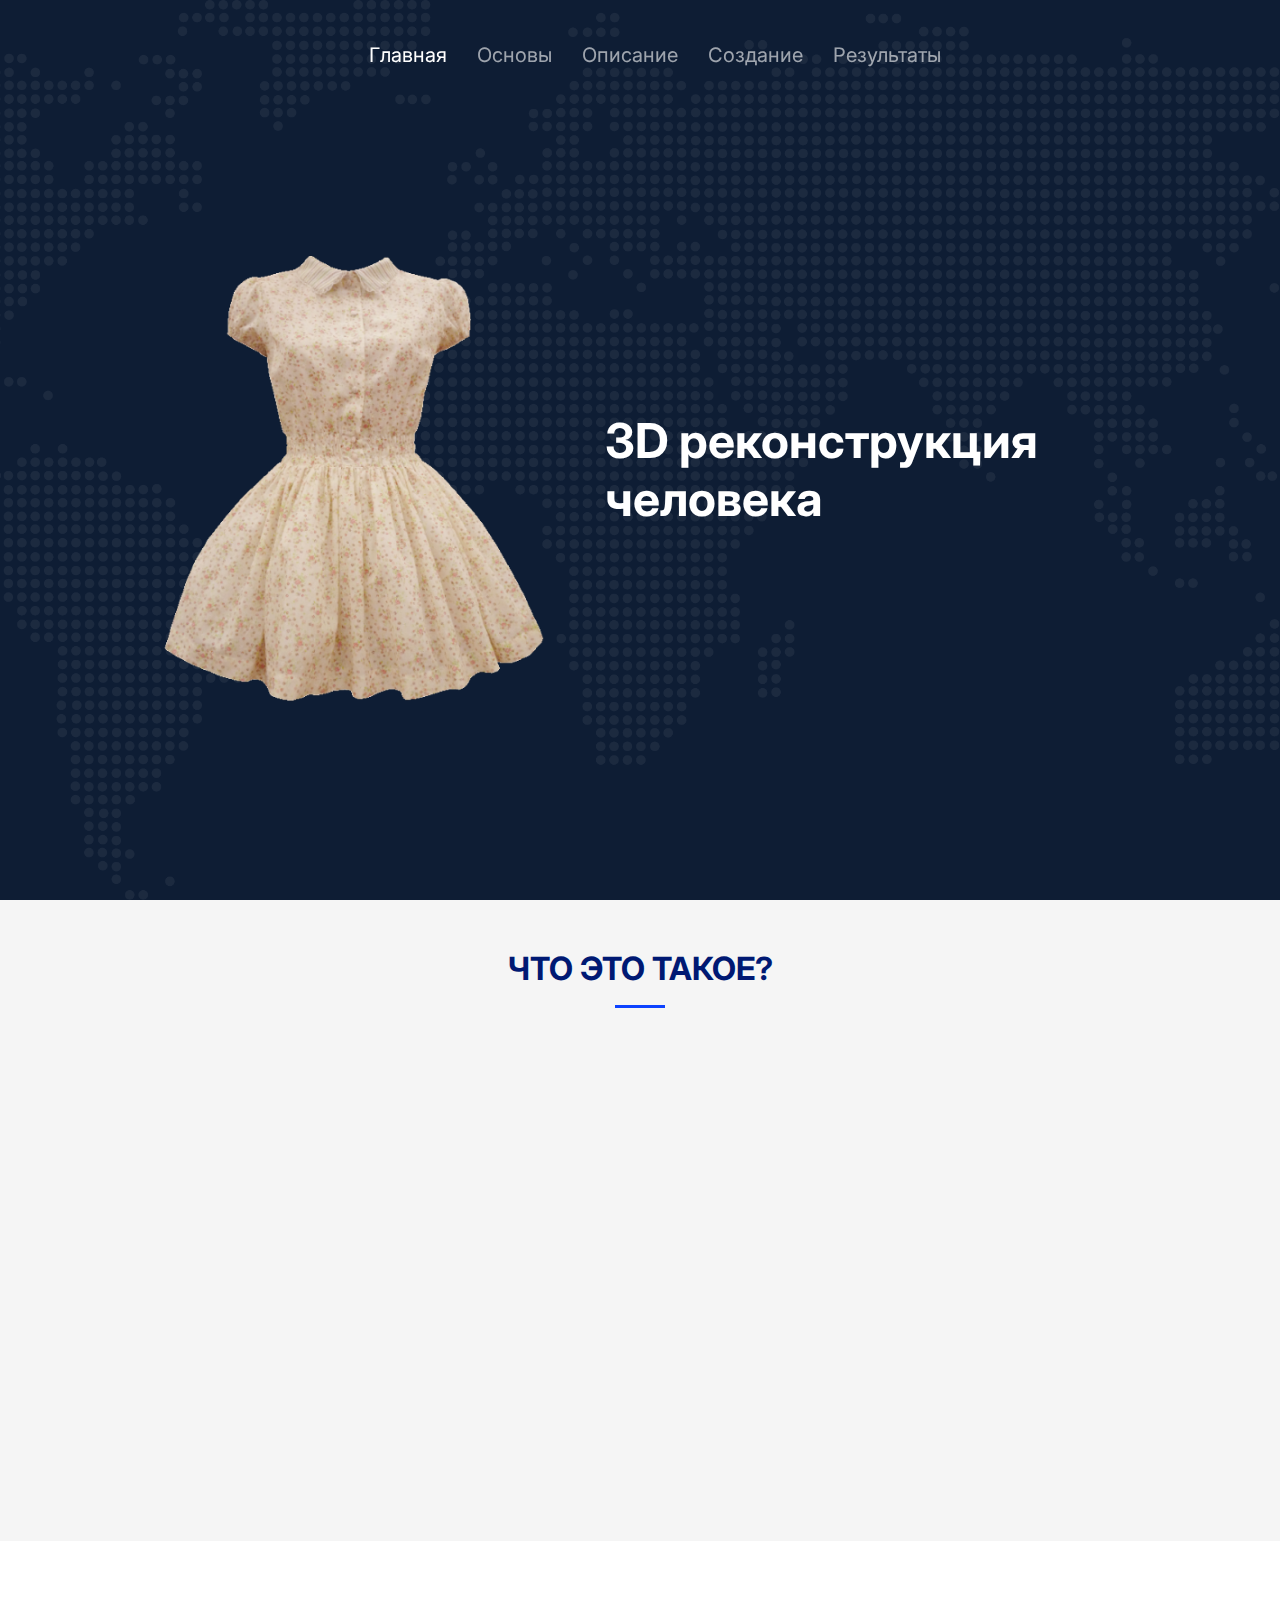
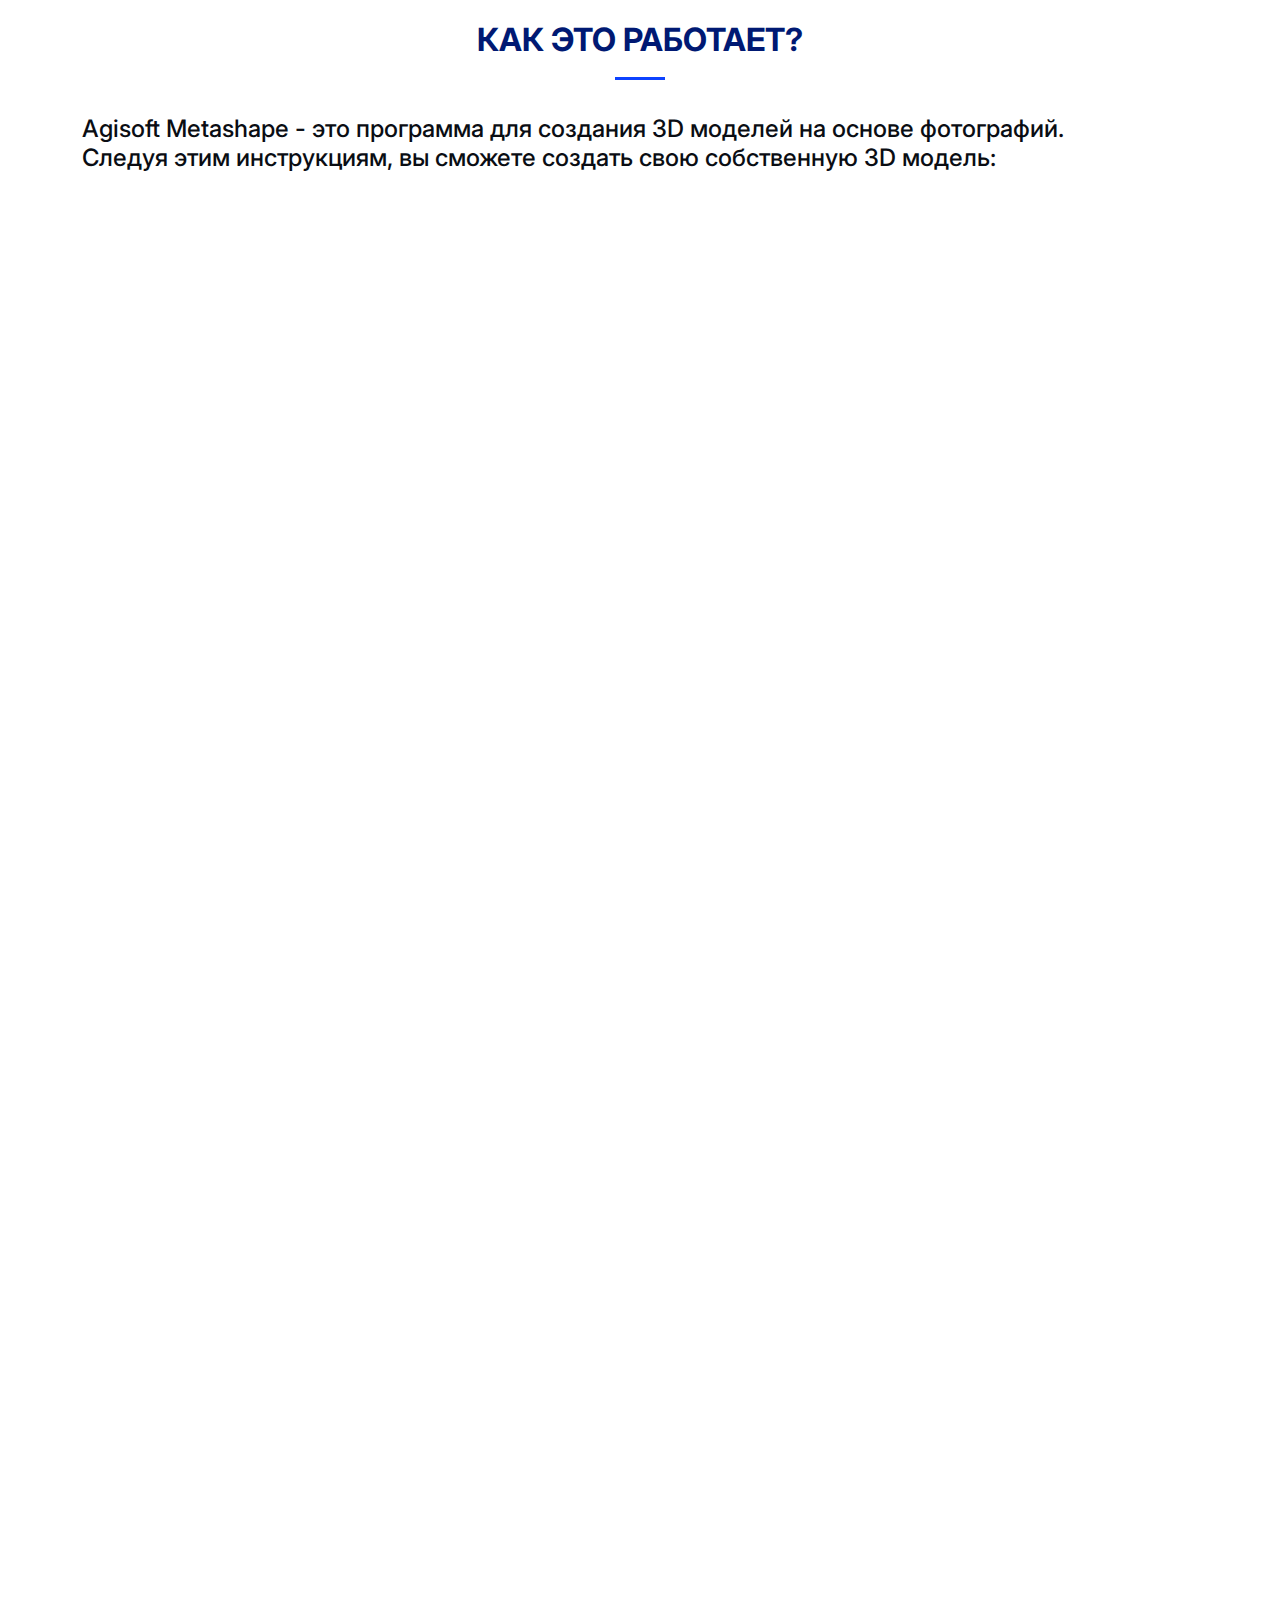
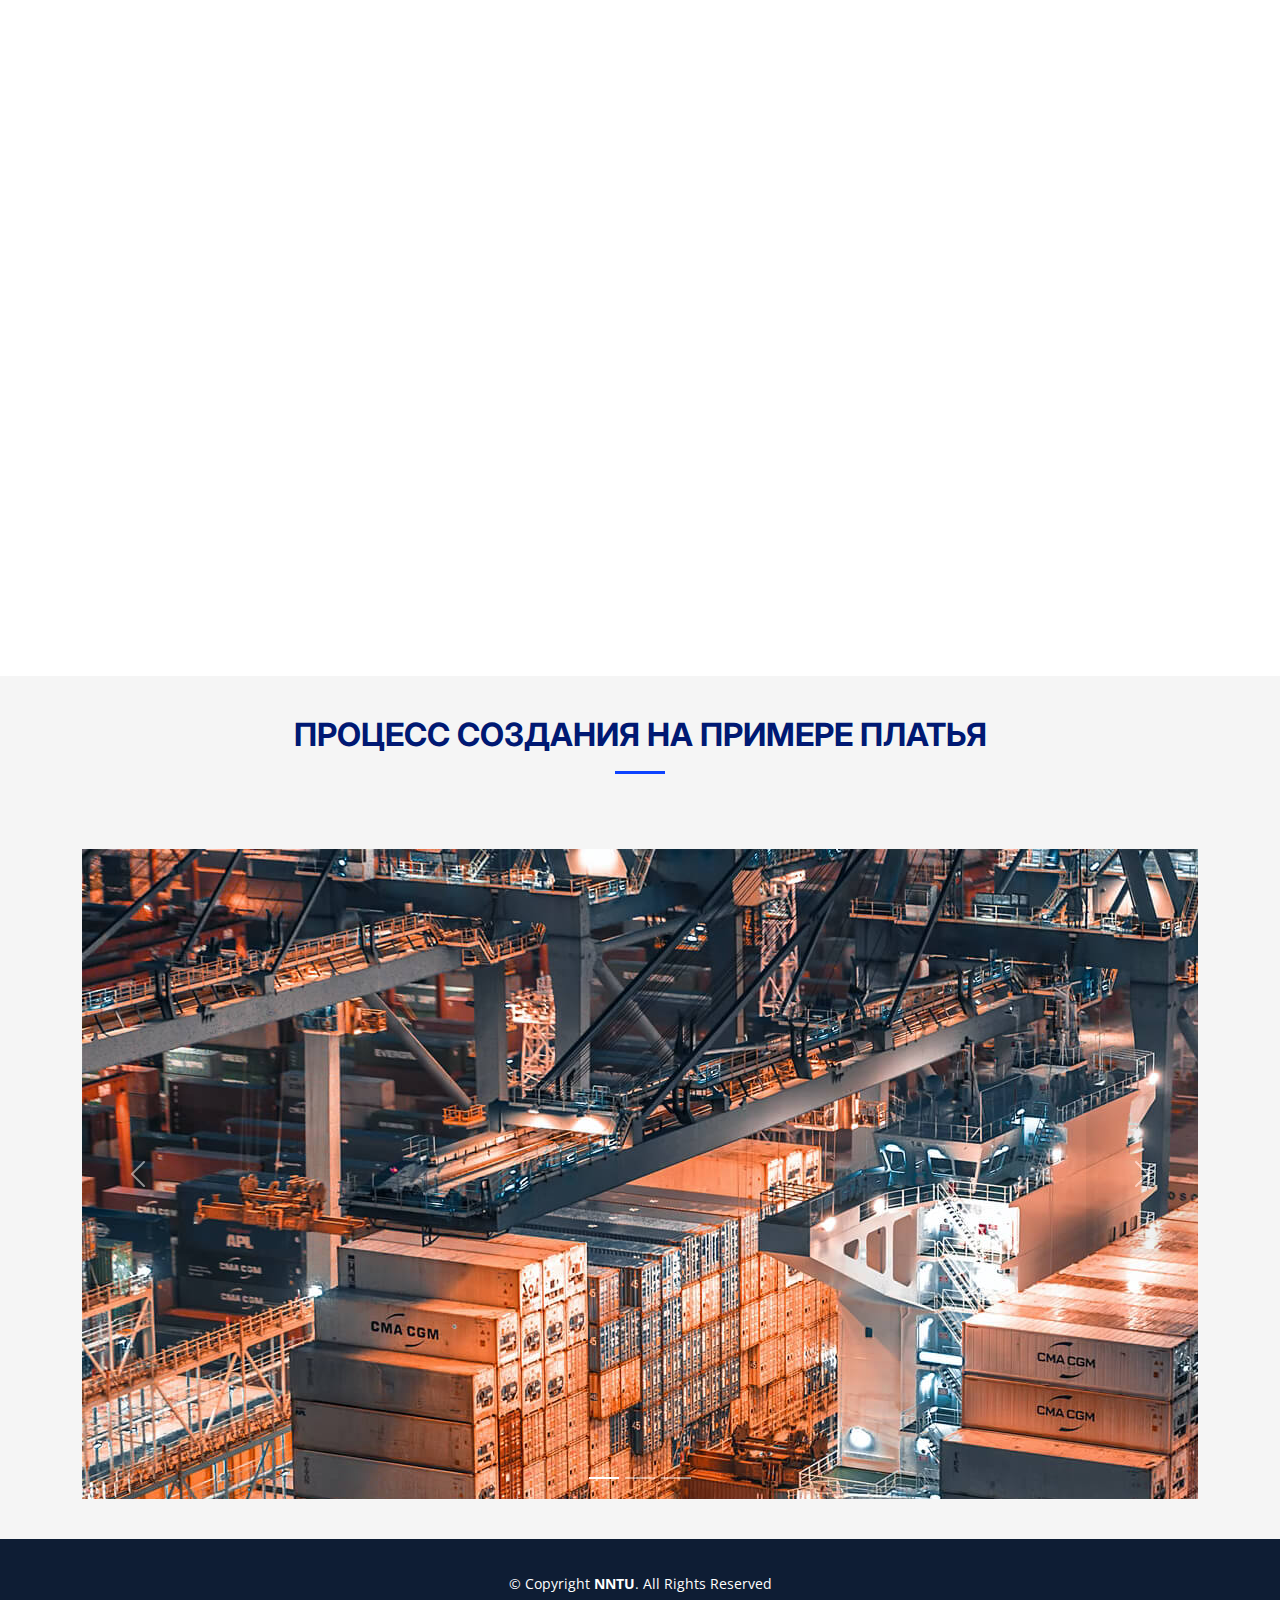
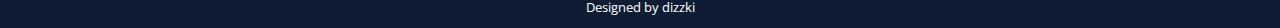
==== commit aa254504: "update" ====
--- a/index.html
+++ b/index.html
@@ -43,11 +43,11 @@
 				<i class="mobile-nav-toggle mobile-nav-hide d-none bi bi-x"></i>
 				<nav id="navbar" class="navbar">
 					<ul>
-						<li><a href="index.html" class="active">Home</a></li>
-						<li><a href="#about">About</a></li>
-						<li><a href="#work">Work</a></li>
-						<li><a href="#create">Create</a></li>
-						<li><a href="result.html">Result</a></li>
+						<li><a href="index.html" class="active">Главная</a></li>
+						<li><a href="index.html#about">Основы</a></li>
+						<li><a href="index.html#work">Описание</a></li>
+						<li><a href="index.html#create">Создание</a></li>
+						<li><a href="result.html">Результаты</a></li>
 					</ul>
 				</nav><!-- .navbar -->
 				
@@ -58,15 +58,12 @@
 		<!-- ======= Hero Section ======= -->
 		<section id="hero" class="hero d-flex align-items-center">
 			<div class="container">
-				<div class="row gy-4 d-flex justify-content-between">
-					<div class="col-lg-5 order-1 order-lg-1 hero-img" data-aos="zoom-out">
-						<img src="assets/img/hero-img.svg" class="img-fluid mb-3 mb-lg-0" alt="">
+				<div class="row gy-4 d-flex justify-content-center">
+					<div class="col-lg-5 order-1 order-lg-2 hero-img" data-aos="zoom-out">
+						<img src="assets/img/dress.png" class="img-fluid" alt="">
 					</div>
 					<div class="col-lg-6 order-2 order-lg-2 d-flex flex-column justify-content-center">
-						<h2 data-aos="fade-up">Your Lightning Fast Delivery Partner</h2>
-						<p data-aos="fade-up" data-aos-delay="100">Facere distinctio molestiae nisi fugit tenetur repellat non praesentium
-							nesciunt optio quis sit odio nemo quisquam. eius quos reiciendis eum vel eum voluptatem eum maiores eaque id
-						optio ullam occaecati odio est possimus vel reprehenderit</p>
+						<h2 data-aos="fade-up">3D реконструкция человека</h2>
 					</div>
 				</div>
 			</div>
@@ -88,9 +85,7 @@
 							<div>
 								<div class="icon flex-shrink-0"><i class="fa-solid fa-cart-flatbed"></i></div>
 								<h4 class="title">Lorem Ipsum</h4>
-								<p class="description">Voluptatum deleniti atque corrupti quos dolores et quas molestias excepturi sint
-									occaecati cupiditate non provident.Voluptatum deleniti atque corrupti quos dolores et quas molestias excepturi sint
-								occaecati cupiditate non provident.</p>
+								<p class="description">Процесс создания трехмерной модели человеческого тела с использованием технологий компьютерного зрения и компьютерной графики.</p>
 							</div>
 						</div>
 						<!-- End Service Item -->
@@ -99,9 +94,7 @@
 							<div>
 								<div class="icon flex-shrink-0"><i class="fa-solid fa-truck"></i></div>
 								<h4 class="title">Dolor Sitema</h4>
-								<p class="description">Minim veniam, quis nostrud exercitation ullamco laboris nisi ut aliquip ex ea
-									commodo consequat tarad limino ata.Minim veniam, quis nostrud exercitation ullamco laboris nisi ut aliquip ex ea
-								commodo consequat tarad limino ata.</p>
+								<p class="description">Данный процесс обычно начинается с получения множества двумерных фотографий или сканирования тела человека с помощью 3D сканера.</p>
 							</div>
 						</div><!-- End Service Item -->
 						
@@ -109,9 +102,7 @@
 							<div>
 								<div class="icon flex-shrink-0"><i class="fa-solid fa-truck-ramp-box"></i></div>
 								<h4 class="title">Sed ut perspiciatis</h4>
-								<p class="description">Duis aute irure dolor in reprehenderit in voluptate velit esse cillum dolore eu
-									fugiat nulla pariatur.Duis aute irure dolor in reprehenderit in voluptate velit esse cillum dolore eu
-								fugiat nulla pariatur.</p>
+								<p class="description">Затем, с помощью специального программного обеспечения, создается трехмерная модель, которая в дальнейшем может быть использована в медицине, научных исследованиях, кинопроизводстве, игровой индустрии и других областях.</p>
 							</div>
 						</div><!-- End Service Item -->
 						
@@ -127,24 +118,18 @@
 					<div class="section-header">
 						<h2>Как это работает?</h2>
 					</div>
-					
+
+					<div>
+						<h4>Agisoft Metashape - это программа для создания 3D моделей на основе фотографий.<br> Следуя этим
+							инструкциям, вы сможете создать свою собственную 3D модель:</h4><br>
+					</div>
+
 					<div class="row gy-4 align-items-center features-item" data-aos="fade-up">
 						<div class="col-md-5 order-1 order-md-2">
 							<img src="assets/img/features-2.jpg" class="img-fluid" alt="">
 						</div>
 						<div class="col-md-7 order-2 order-md-1">
-							<h3>Corporis temporibus maiores provident</h3>
-							<p class="fst-italic">
-								Lorem ipsum dolor sit amet, consectetur adipiscing elit, sed do eiusmod tempor incididunt ut labore et
-								dolore
-								magna aliqua.
-							</p>
-							<p>
-								Ullamco laboris nisi ut aliquip ex ea commodo consequat. Duis aute irure dolor in reprehenderit in
-								voluptate
-								velit esse cillum dolore eu fugiat nulla pariatur. Excepteur sint occaecat cupidatat non proident, sunt in
-								culpa qui officia deserunt mollit anim id est laborum
-							</p>
+							<h3>1.	Создаем проект в Agisoft Metashape</h3>
 						</div>
 					</div><!-- Features Item -->
 					
@@ -153,14 +138,7 @@
 							<img src="assets/img/features-3.jpg" class="img-fluid" alt="">
 						</div>
 						<div class="col-md-7">
-							<h3>Sunt consequatur ad ut est nulla consectetur reiciendis animi voluptas</h3>
-							<p>Cupiditate placeat cupiditate placeat est ipsam culpa. Delectus quia minima quod. Sunt saepe odit aut quia
-							voluptatem hic voluptas dolor doloremque.</p>
-							<ul>
-								<li><i class="bi bi-check"></i> Ullamco laboris nisi ut aliquip ex ea commodo consequat.</li>
-								<li><i class="bi bi-check"></i> Duis aute irure dolor in reprehenderit in voluptate velit.</li>
-								<li><i class="bi bi-check"></i> Facilis ut et voluptatem aperiam. Autem soluta ad fugiat.</li>
-							</ul>
+							<h3>2.	Импортируем фотографии, которые будем использовать для создания 3D модели. Обычно это должно быть не менее 50 фотографий, сделанных со всех сторон объекта</h3>
 						</div>
 					</div><!-- Features Item -->
 					
@@ -169,18 +147,25 @@
 							<img src="assets/img/features-4.jpg" class="img-fluid" alt="">
 						</div>
 						<div class="col-md-7 order-2 order-md-1">
-							<h3>Quas et necessitatibus eaque impedit ipsum animi consequatur incidunt in</h3>
-							<p class="fst-italic">
-								Lorem ipsum dolor sit amet, consectetur adipiscing elit, sed do eiusmod tempor incididunt ut labore et
-								dolore
-								magna aliqua.
-							</p>
-							<p>
-								Ullamco laboris nisi ut aliquip ex ea commodo consequat. Duis aute irure dolor in reprehenderit in
-								voluptate
-								velit esse cillum dolore eu fugiat nulla pariatur. Excepteur sint occaecat cupidatat non proident, sunt in
-								culpa qui officia deserunt mollit anim id est laborum
-							</p>
+							<h3>3.	Выбираем пункт меню "Выравнивание фотографий" и ждем, пока программа выровняет все фотографии</h3>
+						</div>
+					</div><!-- Features Item -->
+
+					<div class="row gy-4 align-items-center features-item" data-aos="fade-up">
+						<div class="col-md-5">
+							<img src="assets/img/features-3.jpg" class="img-fluid" alt="">
+						</div>
+						<div class="col-md-7">
+							<h3>4.	Далее выбираем "Построение поверхности" и ждем, пока программа построит 3D модель</h3>
+						</div>
+					</div><!-- Features Item -->
+
+					<div class="row gy-4 align-items-center features-item" data-aos="fade-up">
+						<div class="col-md-5 order-1 order-md-2">
+							<img src="assets/img/features-4.jpg" class="img-fluid" alt="">
+						</div>
+						<div class="col-md-7 order-2 order-md-1">
+							<h3>5.	После того, как модель будет построена, сохраняем ее в нужном формате</h3>
 						</div>
 					</div><!-- Features Item -->
 					
@@ -192,7 +177,7 @@
 			<!-- ======= Testimonials Section ======= -->
 			<section id="testimonials" class="testimonials">
 				<div class="section-header">
-					<h2>Процесс создания</h2>
+					<h2>Процесс создания на примере платья</h2>
 				</div>
 				<div class="container">
 					<div class="itcss">
@@ -257,5 +242,5 @@
 				});
 			});
 		</script>
-	</body>
-</html>		+		</body>
+		</html>				--- a/assets/css/main.css
+++ b/assets/css/main.css
@@ -1996,7 +1996,7 @@
   color: #fff;
 }
 
-.sketchfab-embed-wrapper iframe{
-	width: 100%;
-	height: 50vh;
+.online_3d_viewer iframe{
+  width: 100%;
+  height: 50vh;
 }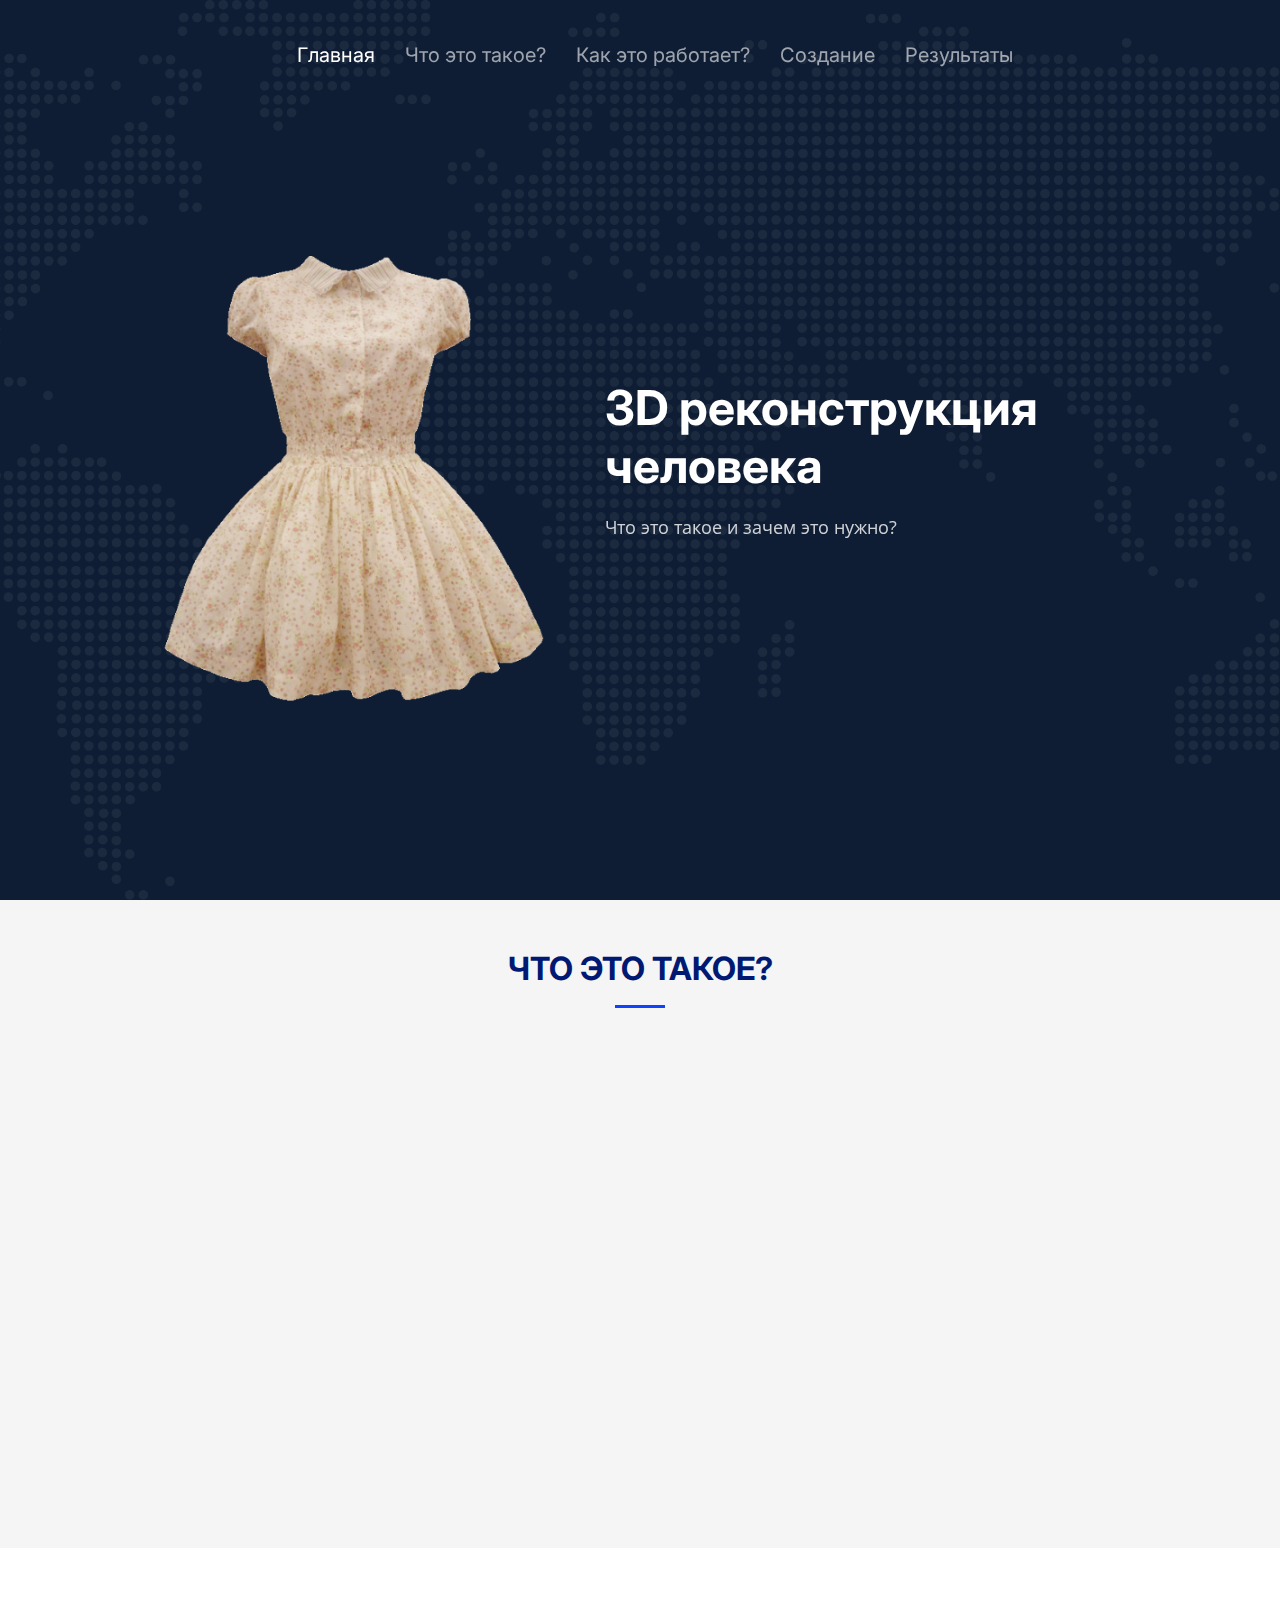
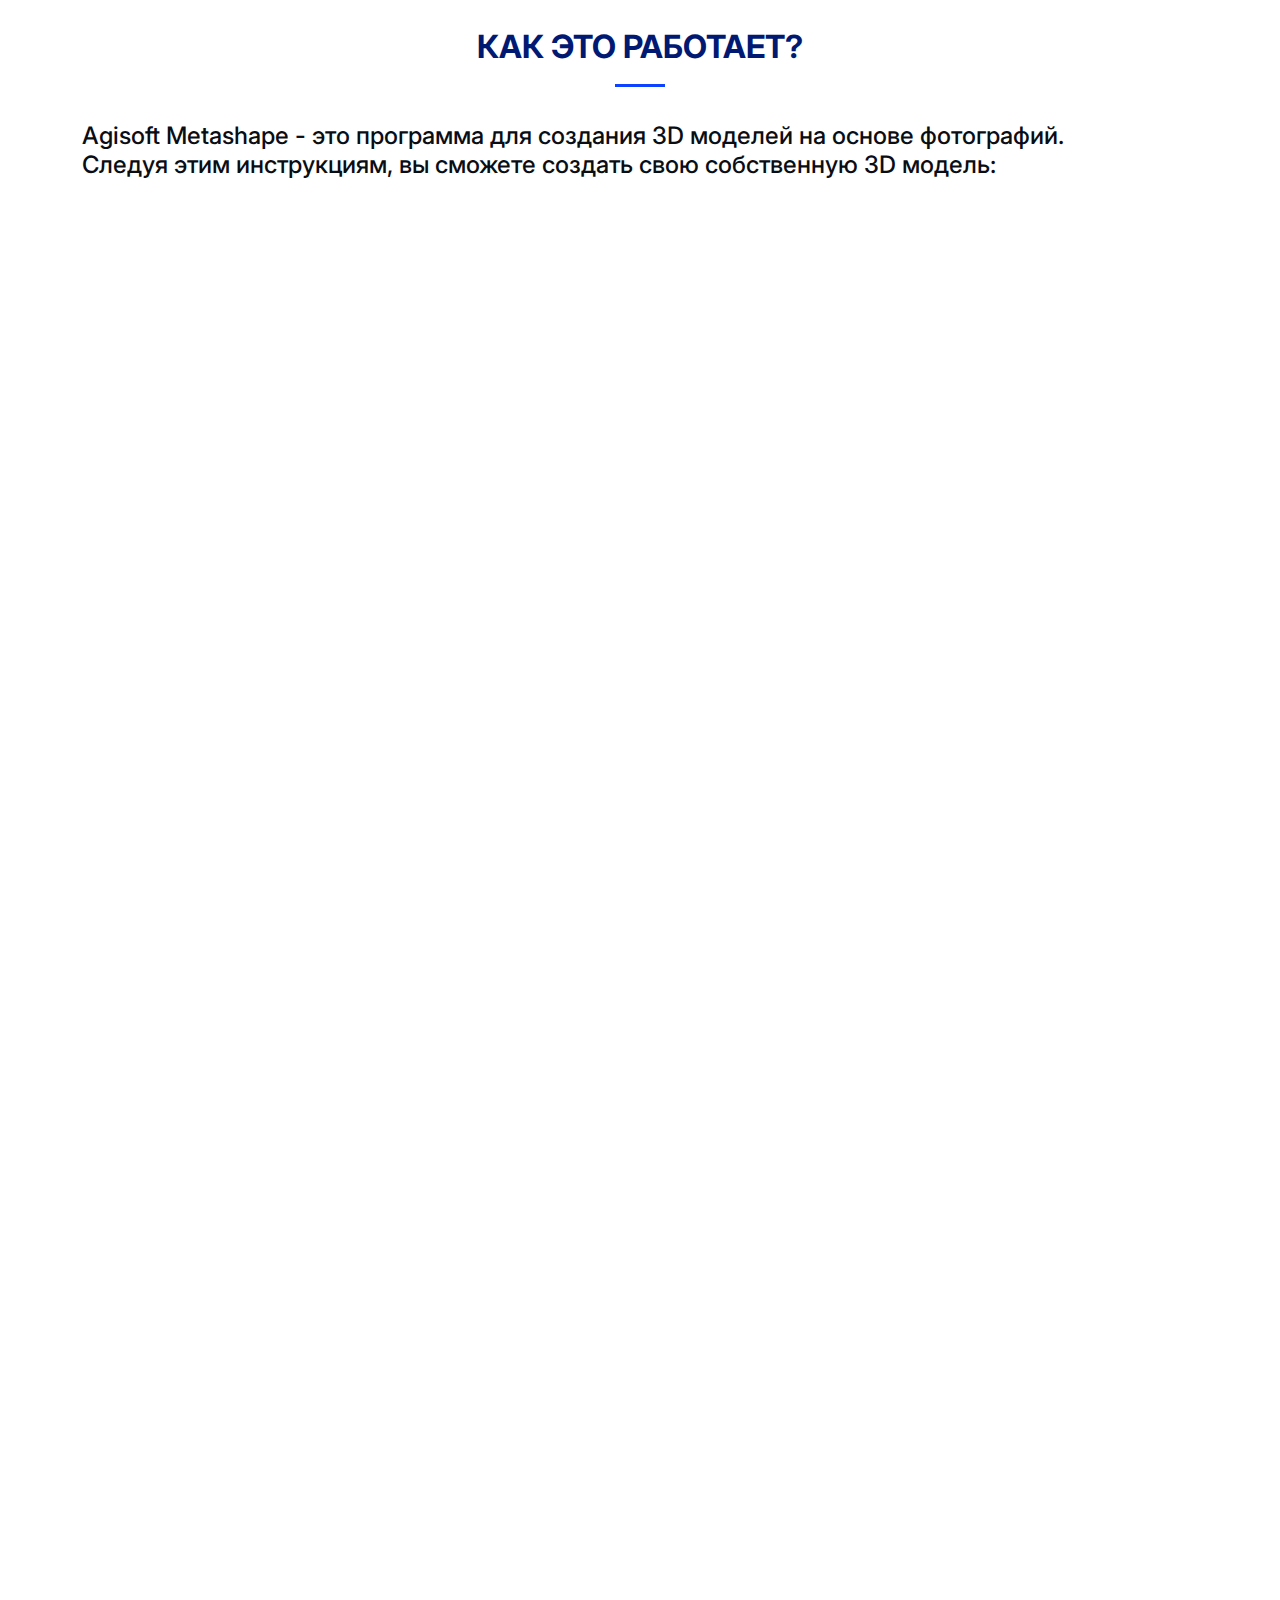
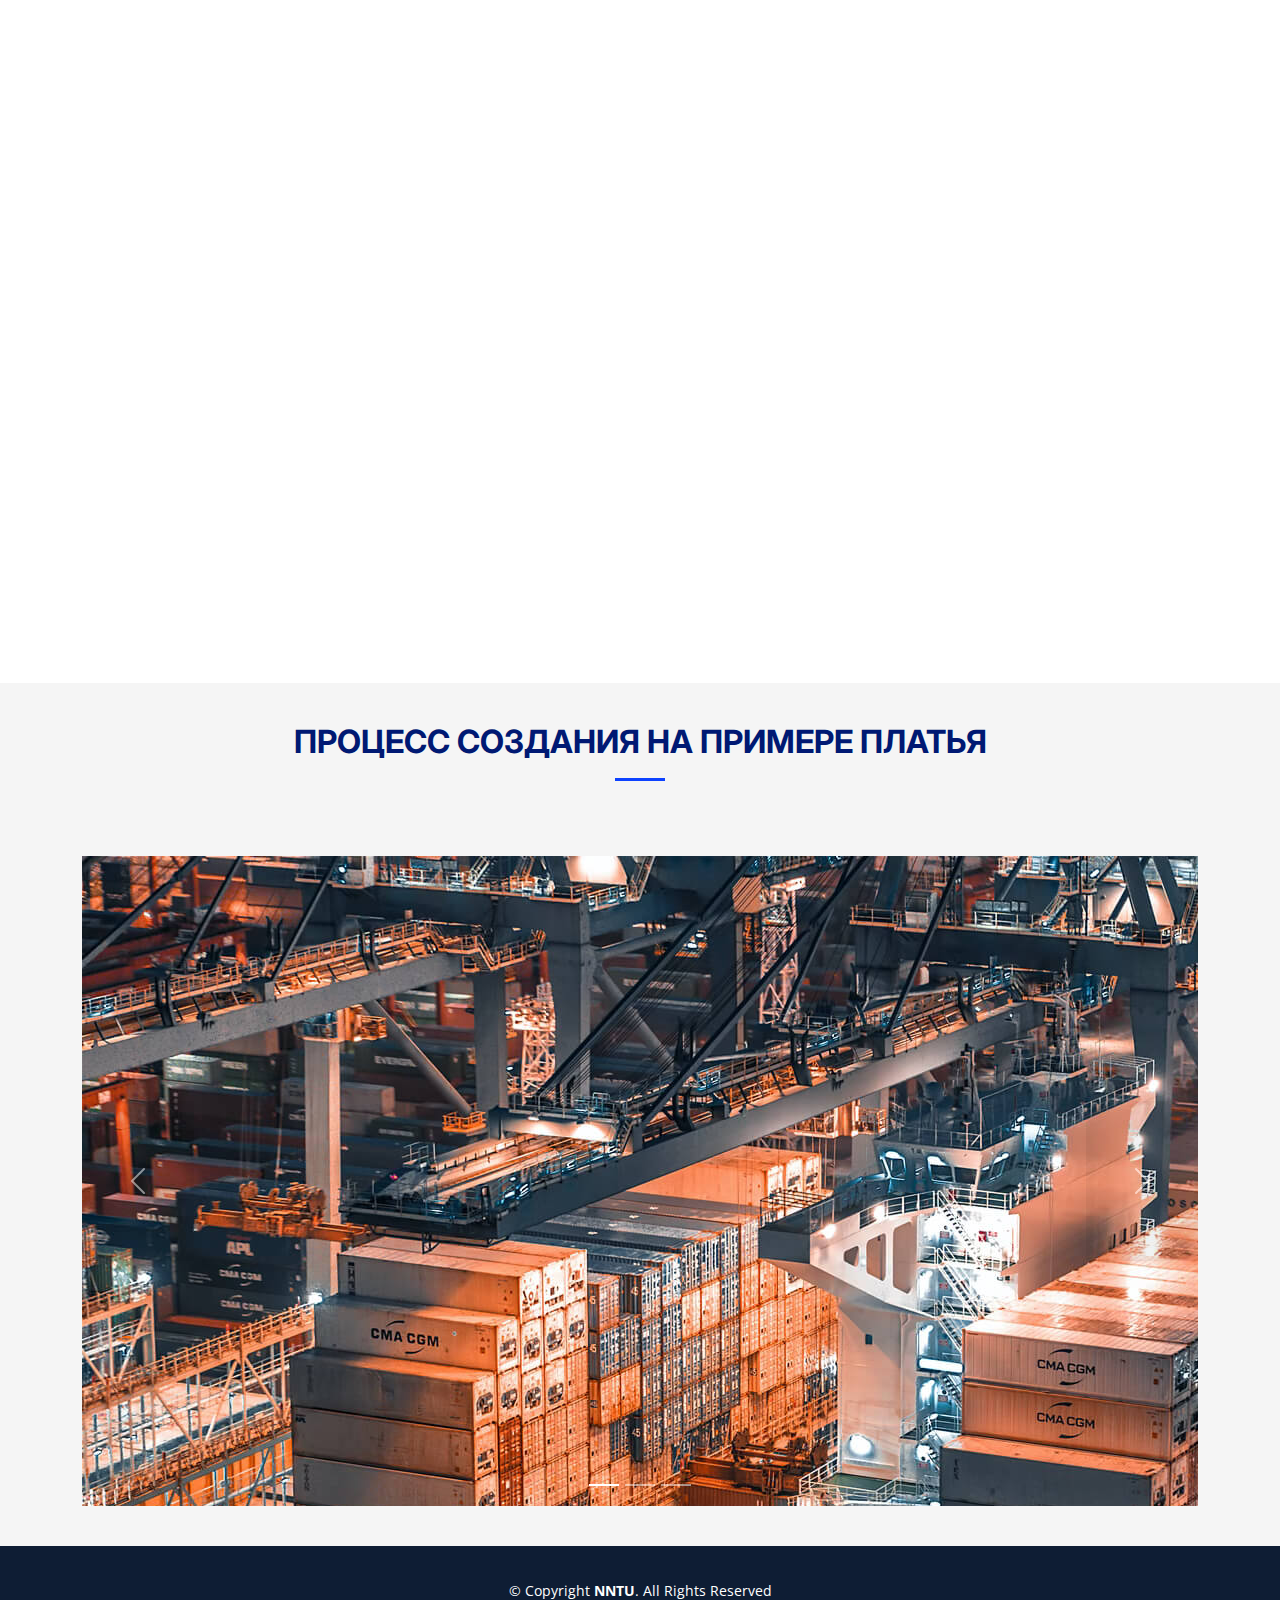
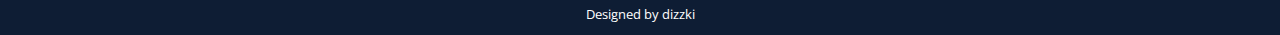
==== commit 029aba76: "update" ====
--- a/index.html
+++ b/index.html
@@ -44,8 +44,8 @@
 				<nav id="navbar" class="navbar">
 					<ul>
 						<li><a href="index.html" class="active">Главная</a></li>
-						<li><a href="index.html#about">Основы</a></li>
-						<li><a href="index.html#work">Описание</a></li>
+						<li><a href="index.html#about">Что это такое?</a></li>
+						<li><a href="index.html#work">Как это работает?</a></li>
 						<li><a href="index.html#create">Создание</a></li>
 						<li><a href="result.html">Результаты</a></li>
 					</ul>
@@ -64,6 +64,7 @@
 					</div>
 					<div class="col-lg-6 order-2 order-lg-2 d-flex flex-column justify-content-center">
 						<h2 data-aos="fade-up">3D реконструкция человека</h2>
+						<p data-aos="fade-up" data-aos-delay="100">Что это такое и зачем это нужно?</p>
 					</div>
 				</div>
 			</div>
@@ -83,8 +84,9 @@
 						
 						<div class="col-lg-4 col-md-6 service-item d-flex" data-aos="fade-up">
 							<div>
-								<div class="icon flex-shrink-0"><i class="fa-solid fa-cart-flatbed"></i></div>
-								<h4 class="title">Lorem Ipsum</h4>
+								<div class="icon">
+									<img width="25%" src="assets/img/3d.png" alt="">
+								</div>
 								<p class="description">Процесс создания трехмерной модели человеческого тела с использованием технологий компьютерного зрения и компьютерной графики.</p>
 							</div>
 						</div>
@@ -92,16 +94,18 @@
 						
 						<div class="col-lg-4 col-md-6 service-item d-flex" data-aos="fade-up" data-aos-delay="100">
 							<div>
-								<div class="icon flex-shrink-0"><i class="fa-solid fa-truck"></i></div>
-								<h4 class="title">Dolor Sitema</h4>
+								<div class="icon">
+									<img width="25%" src="assets/img/gallery.png" alt="">
+								</div>
 								<p class="description">Данный процесс обычно начинается с получения множества двумерных фотографий или сканирования тела человека с помощью 3D сканера.</p>
 							</div>
 						</div><!-- End Service Item -->
 						
 						<div class="col-lg-4 col-md-6 service-item d-flex" data-aos="fade-up" data-aos-delay="200">
 							<div>
-								<div class="icon flex-shrink-0"><i class="fa-solid fa-truck-ramp-box"></i></div>
-								<h4 class="title">Sed ut perspiciatis</h4>
+								<div class="icon">
+									<img width="25%" src="assets/img/computer.png" alt="">
+								</div>
 								<p class="description">Затем, с помощью специального программного обеспечения, создается трехмерная модель, которая в дальнейшем может быть использована в медицине, научных исследованиях, кинопроизводстве, игровой индустрии и других областях.</p>
 							</div>
 						</div><!-- End Service Item -->
@@ -229,7 +233,7 @@
 		
 		<!-- Template Main JS File -->
 		<script src="assets/js/main.js"></script>
-		
+
 		<!-- Подключаем JS слайдера -->
 		<script defer src="assets/js/simple-adaptive-slider.js"></script>
 		<script>
--- a/assets/css/main.css
+++ b/assets/css/main.css
@@ -621,7 +621,7 @@
   font-size: 18px;
   color: #132848;
   margin-bottom: 10px;
-  text-align: justify;
+  text-align: start;
 }
 
 .featured-services .service-item .readmore {
@@ -1740,7 +1740,7 @@
 }
 
 .hero p {
-  font-size: 15px;
+  font-size: 18px;
   font-weight: 400;
   margin-bottom: 40px;
 }
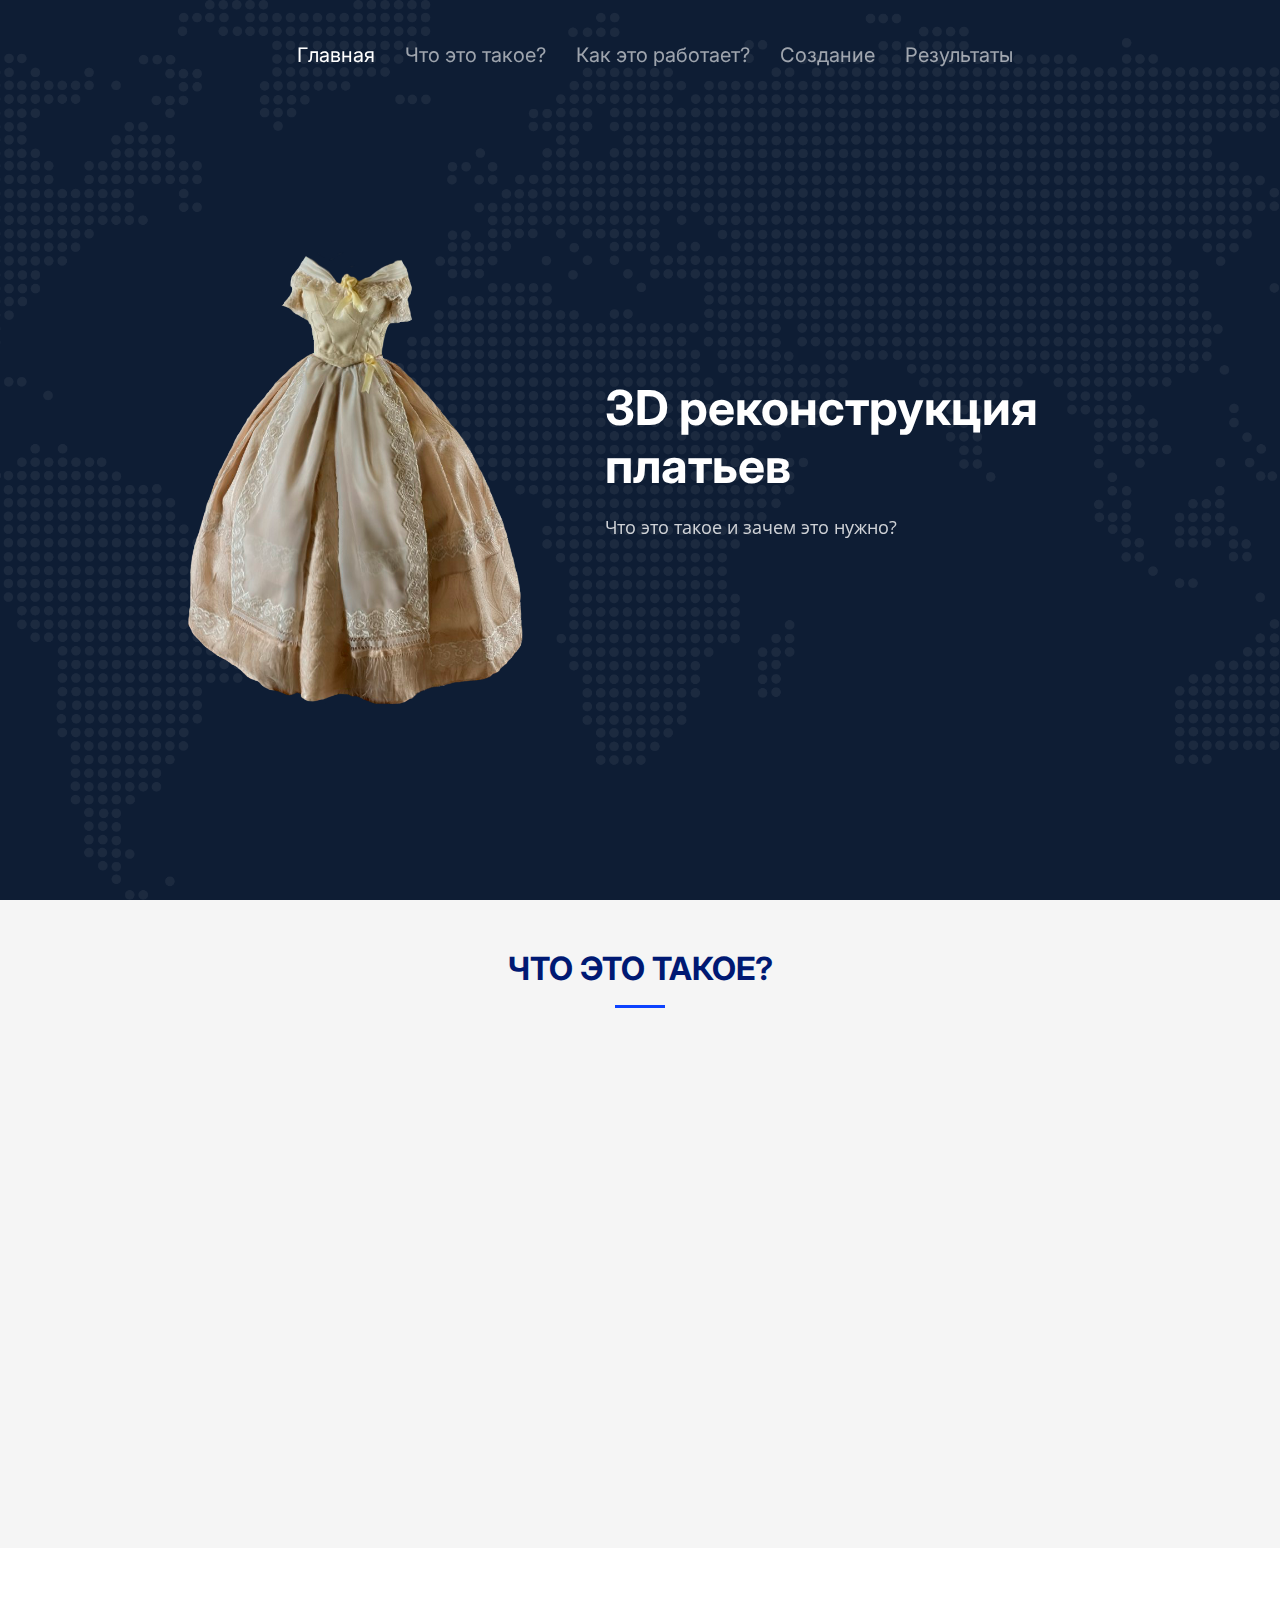
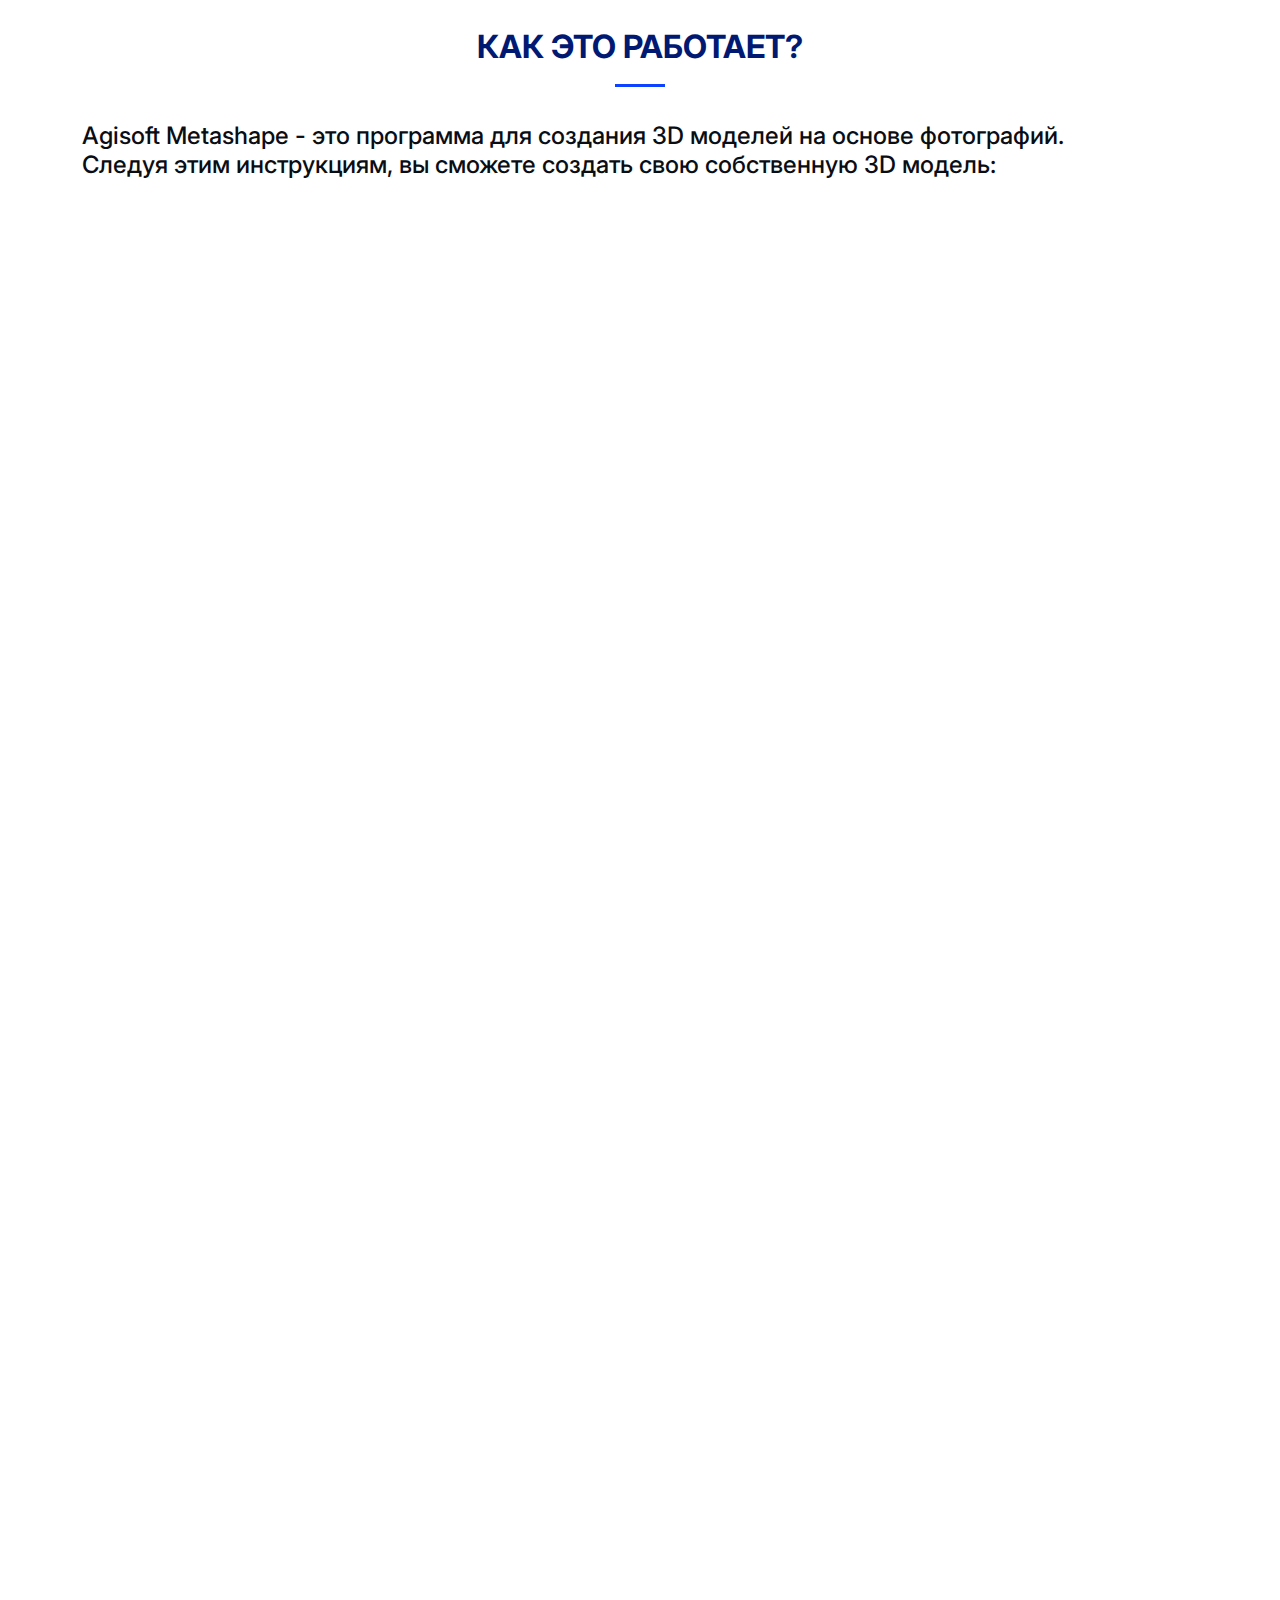
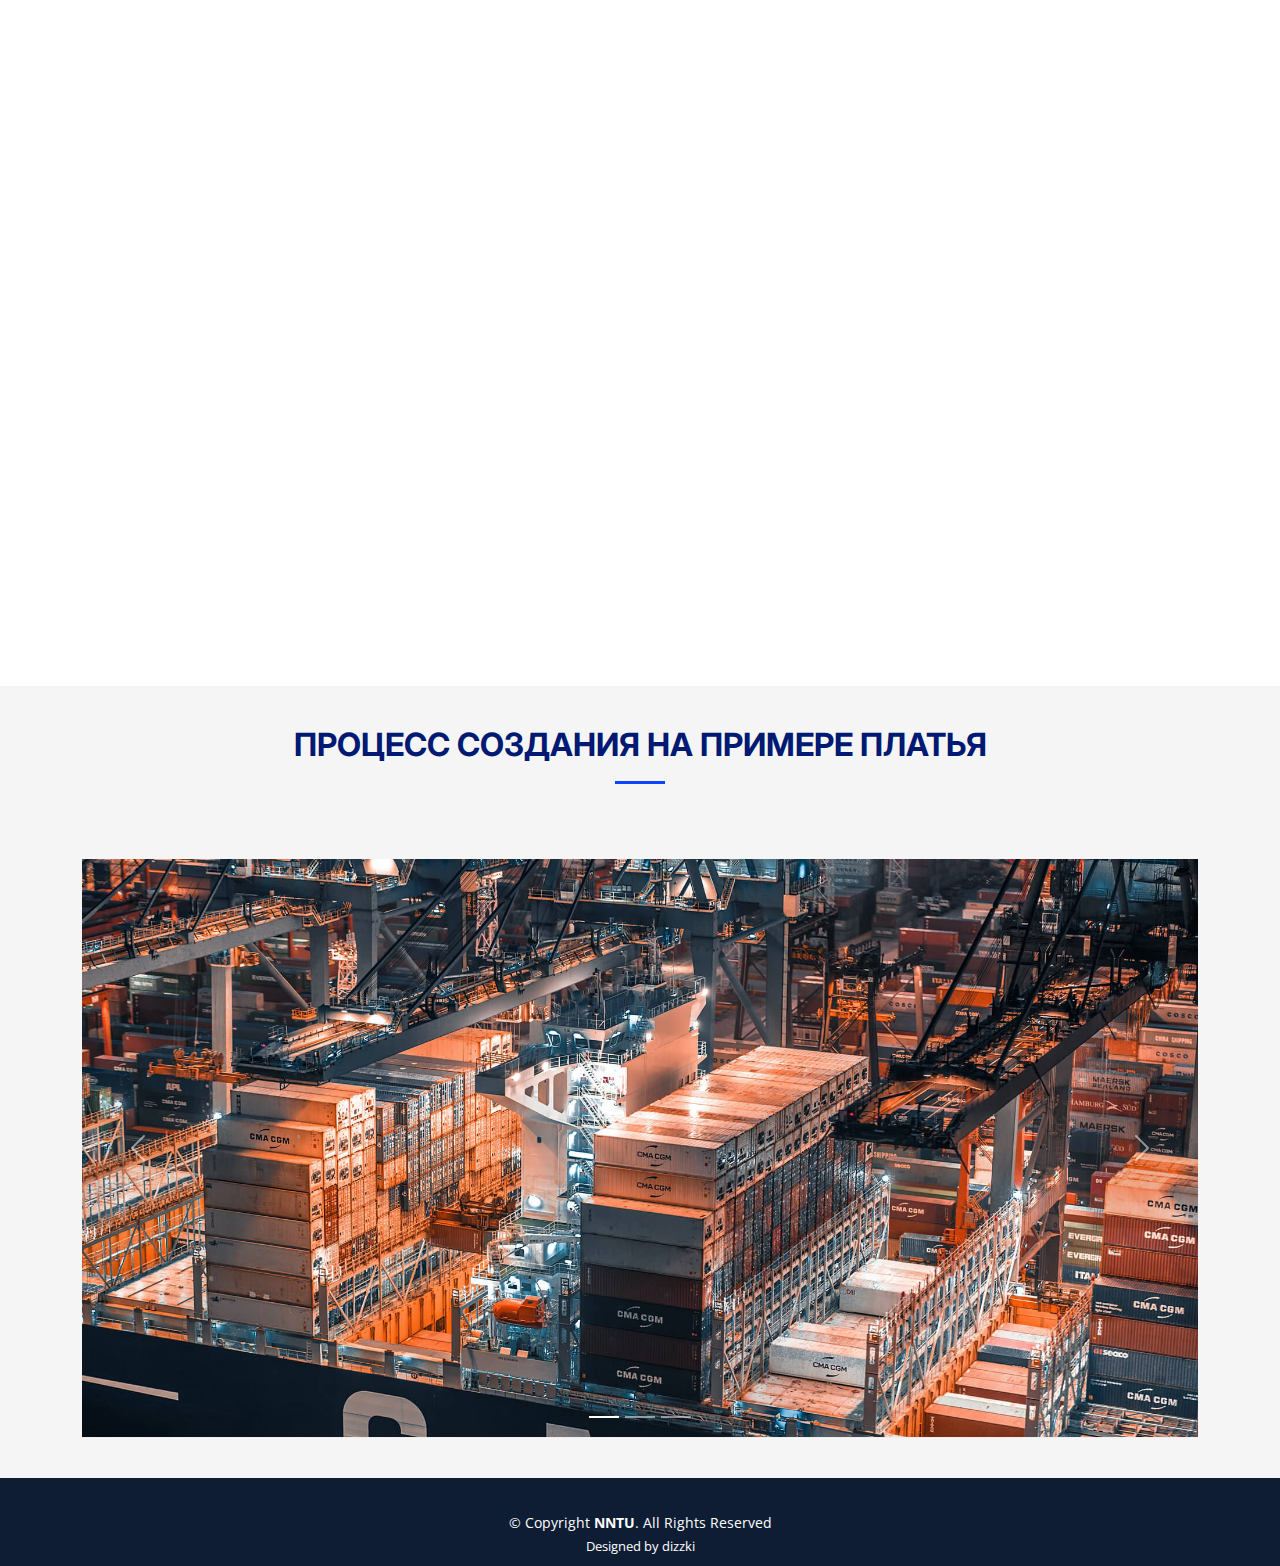
==== commit 4686a5b2: "update" ====
--- a/index.html
+++ b/index.html
@@ -59,11 +59,11 @@
 		<section id="hero" class="hero d-flex align-items-center">
 			<div class="container">
 				<div class="row gy-4 d-flex justify-content-center">
-					<div class="col-lg-5 order-1 order-lg-2 hero-img" data-aos="zoom-out">
-						<img src="assets/img/dress.png" class="img-fluid" alt="">
+					<div class="col-lg-5 order-1 order-lg-2 text-center hero-img" data-aos="zoom-out">
+						<img width="75%" height="75%" src="assets/img/main.png" class="img-fluid" alt="">
 					</div>
 					<div class="col-lg-6 order-2 order-lg-2 d-flex flex-column justify-content-center">
-						<h2 data-aos="fade-up">3D реконструкция человека</h2>
+						<h2 data-aos="fade-up">3D реконструкция платьев</h2>
 						<p data-aos="fade-up" data-aos-delay="100">Что это такое и зачем это нужно?</p>
 					</div>
 				</div>
@@ -130,46 +130,46 @@
 
 					<div class="row gy-4 align-items-center features-item" data-aos="fade-up">
 						<div class="col-md-5 order-1 order-md-2">
-							<img src="assets/img/features-2.jpg" class="img-fluid" alt="">
+							<img src="assets/img/1.png" border="1" class="img-fluid" alt="">
 						</div>
 						<div class="col-md-7 order-2 order-md-1">
-							<h3>1.	Создаем проект в Agisoft Metashape</h3>
+							<h3>1.	Создаем проект в Agisoft Metashape.</h3>
 						</div>
 					</div><!-- Features Item -->
 					
 					<div class="row gy-4 align-items-center features-item" data-aos="fade-up">
 						<div class="col-md-5">
-							<img src="assets/img/features-3.jpg" class="img-fluid" alt="">
+							<img src="assets/img/2.png" border="1" class="img-fluid" alt="">
 						</div>
 						<div class="col-md-7">
-							<h3>2.	Импортируем фотографии, которые будем использовать для создания 3D модели. Обычно это должно быть не менее 50 фотографий, сделанных со всех сторон объекта</h3>
+							<h3>2.	Импортируем фотографии, которые будем использовать для создания 3D модели. Обычно это должно быть не менее 50 фотографий, сделанных со всех сторон объекта.</h3>
 						</div>
 					</div><!-- Features Item -->
 					
 					<div class="row gy-4 align-items-center features-item" data-aos="fade-up">
 						<div class="col-md-5 order-1 order-md-2">
-							<img src="assets/img/features-4.jpg" class="img-fluid" alt="">
+							<img src="assets/img/3.png" border="1" class="img-fluid" alt="">
 						</div>
 						<div class="col-md-7 order-2 order-md-1">
-							<h3>3.	Выбираем пункт меню "Выравнивание фотографий" и ждем, пока программа выровняет все фотографии</h3>
+							<h3>3.	Выбираем пункт меню "Выровнять снимки" и ждем, пока программа обработает все фотографии и построит облако точек.</h3>
 						</div>
 					</div><!-- Features Item -->
 
 					<div class="row gy-4 align-items-center features-item" data-aos="fade-up">
 						<div class="col-md-5">
-							<img src="assets/img/features-3.jpg" class="img-fluid" alt="">
+							<img src="assets/img/4.png" border="1" class="img-fluid" alt="">
 						</div>
 						<div class="col-md-7">
-							<h3>4.	Далее выбираем "Построение поверхности" и ждем, пока программа построит 3D модель</h3>
+							<h3>4.	Далее выбираем "Построить модель" и ждем, пока программа построит 3D модель.</h3>
 						</div>
 					</div><!-- Features Item -->
 
 					<div class="row gy-4 align-items-center features-item" data-aos="fade-up">
 						<div class="col-md-5 order-1 order-md-2">
-							<img src="assets/img/features-4.jpg" class="img-fluid" alt="">
+							<img src="assets/img/5.png" border="1" class="img-fluid" alt="">
 						</div>
 						<div class="col-md-7 order-2 order-md-1">
-							<h3>5.	После того, как модель будет построена, сохраняем ее в нужном формате</h3>
+							<h3>5.	Далее выбираем «Построить текстуру» и ждем, пока программа построит созданную ранее 3D модель с текстурой. </h3>
 						</div>
 					</div><!-- Features Item -->
 					
@@ -188,13 +188,19 @@
 						<div class="itcss__wrapper">
 							<div class="itcss__items">
 								<div class="itcss__item">
-									<div style="height: 650px; 	background-image: url(assets/img/cta-bg.jpg);"></div>
+									<div>
+										<img src="assets/img/cta-bg.jpg" class="img-fluid" alt="">
+									</div>
 								</div>
 								<div class="itcss__item">
-									<div style="height: 650px; background-image: url(assets/img/page-header.jpg);"></div>
+									<div>
+										<img src="assets/img/cta-bg.jpg" class="img-fluid" alt="">
+									</div>
 								</div>
 								<div class="itcss__item">
-									<div style="height: 650px; background-image: url(assets/img/service-details.jpg);"></div>
+									<div>
+										<img src="assets/img/cta-bg.jpg" class="img-fluid" alt="">
+									</div>
 								</div>
 							</div>
 						</div>
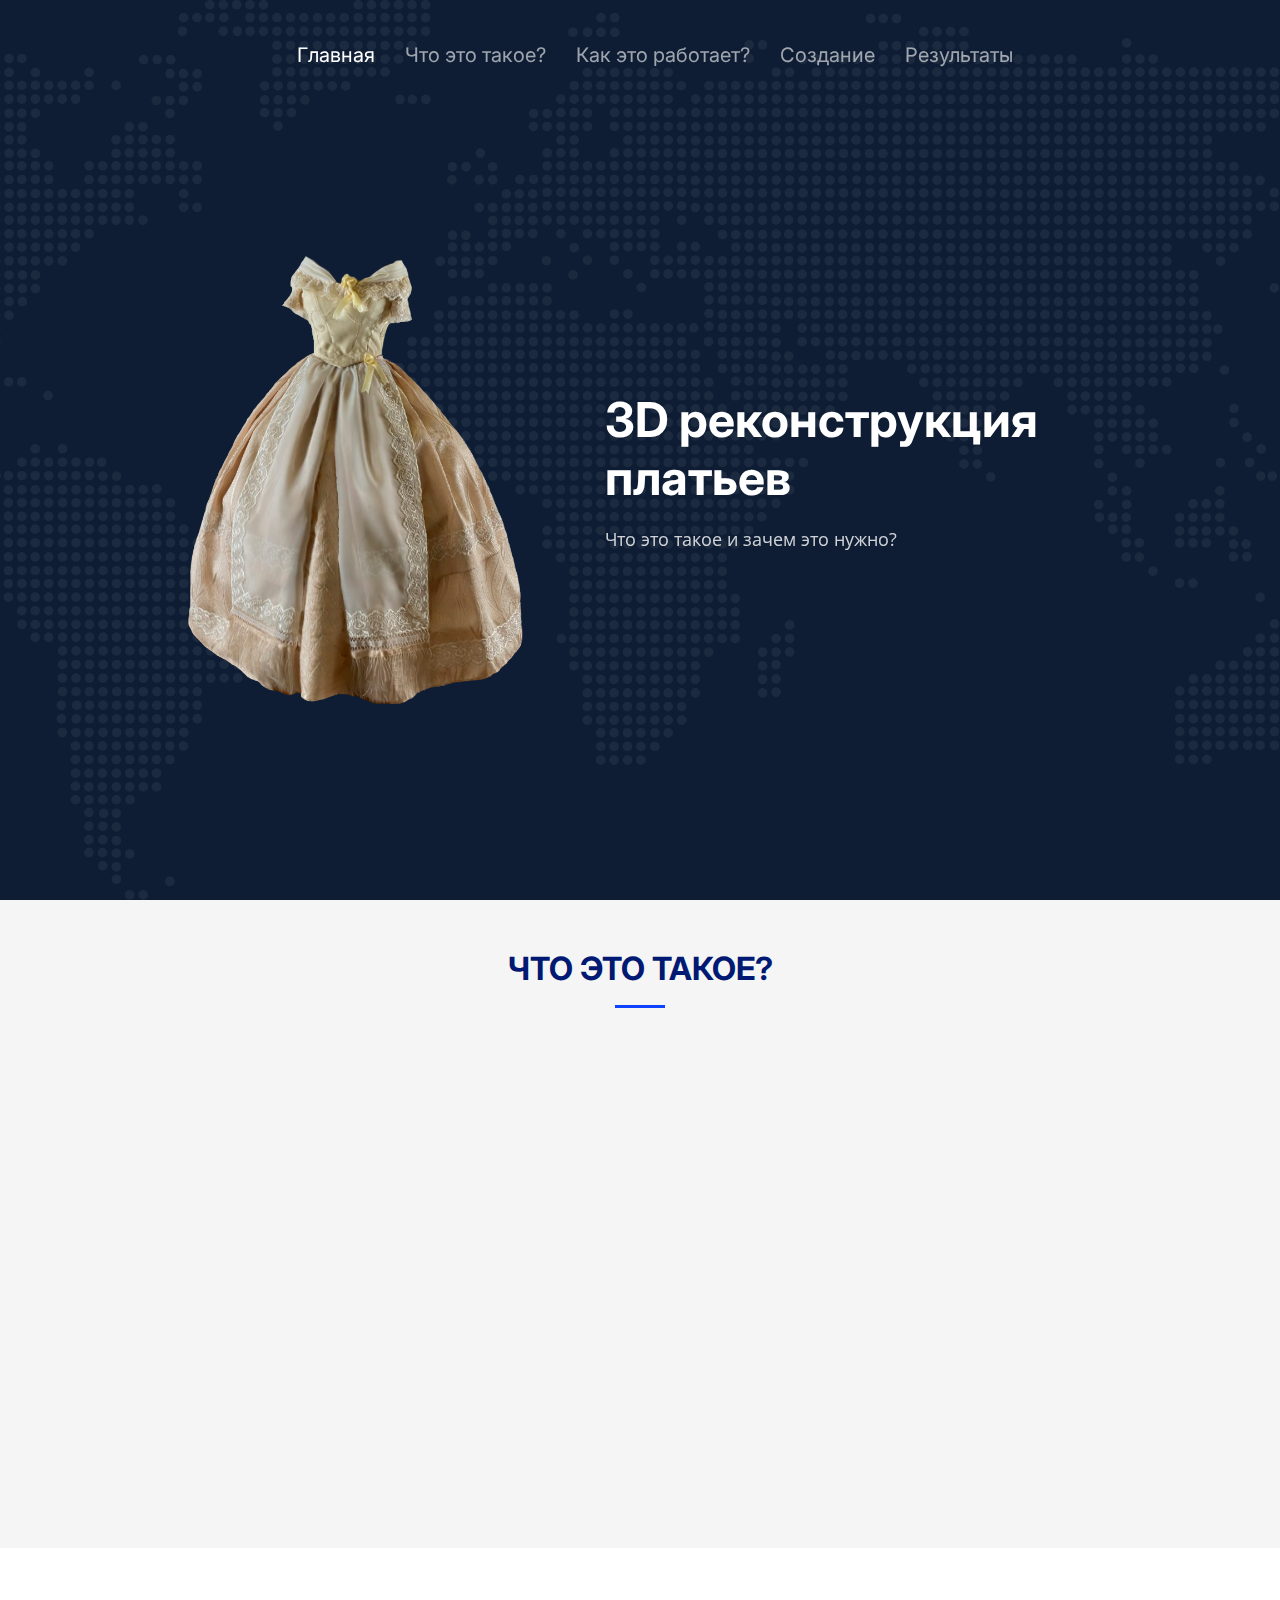
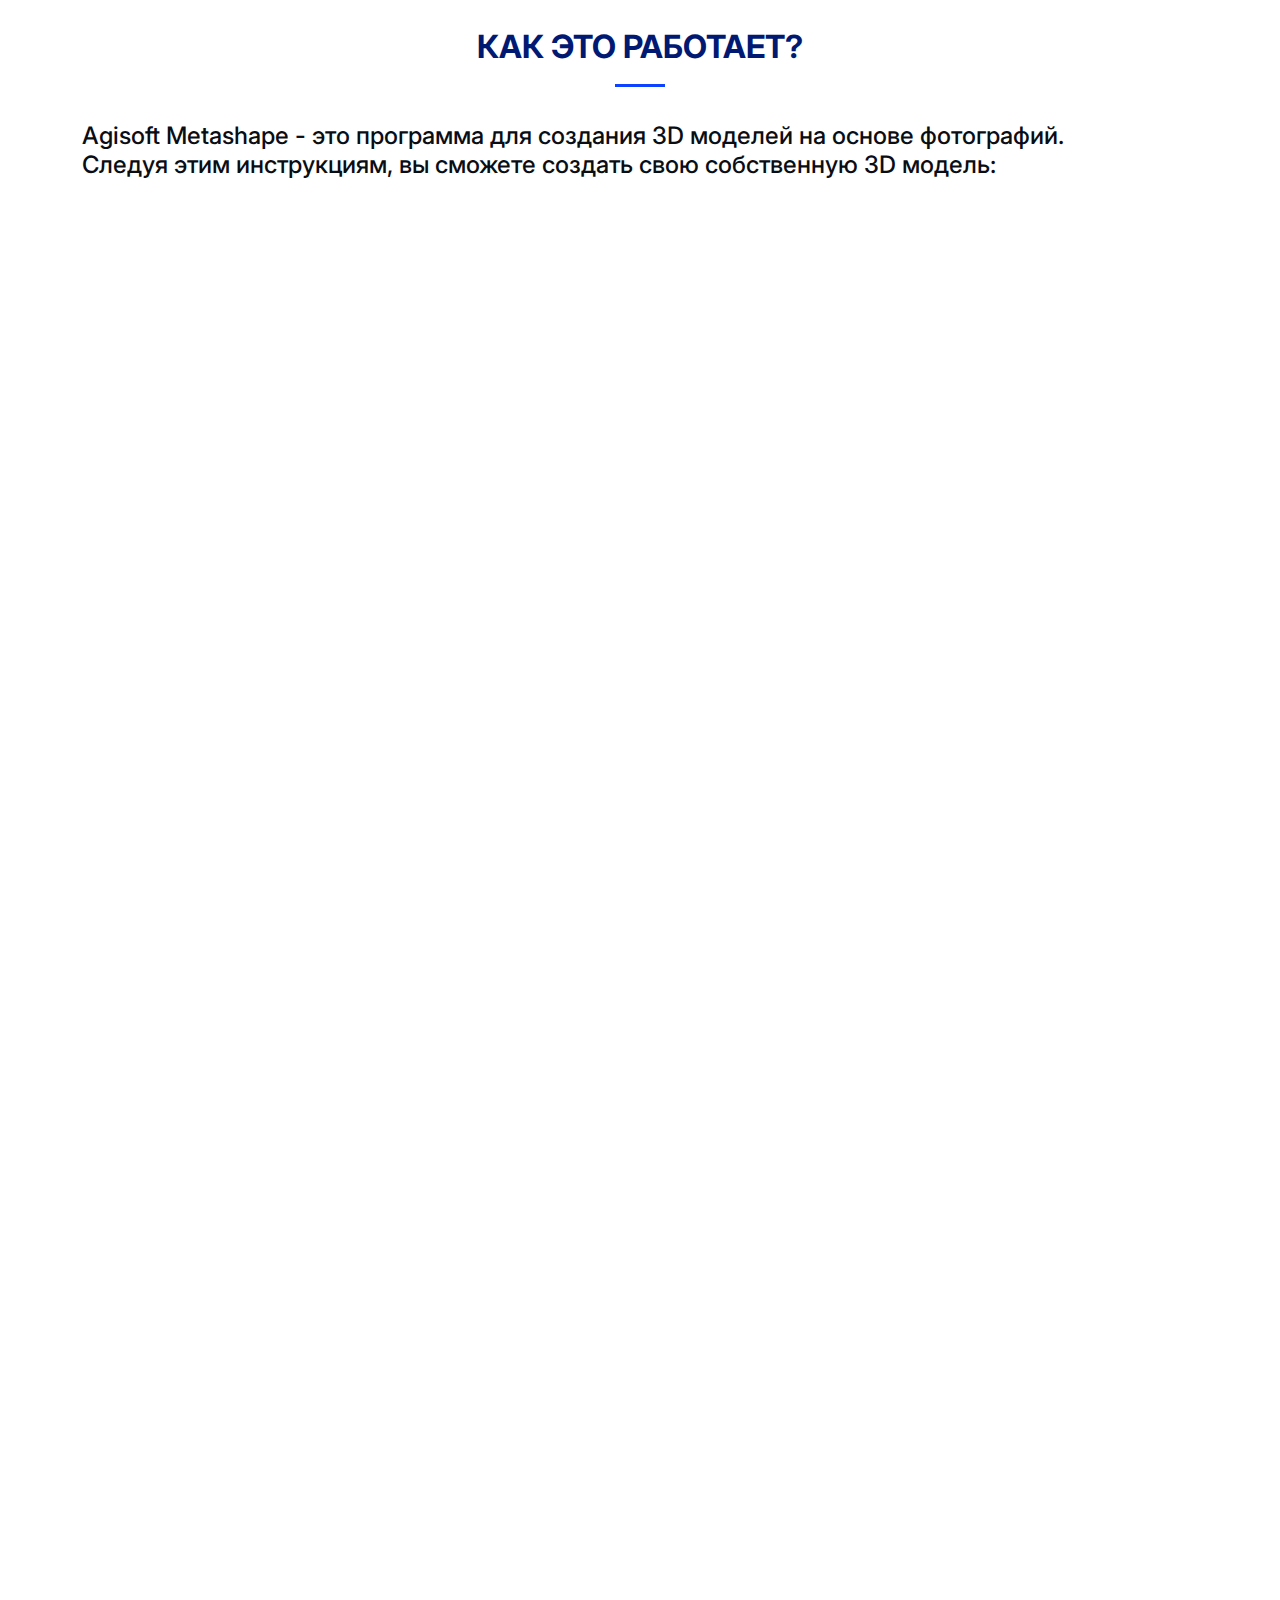
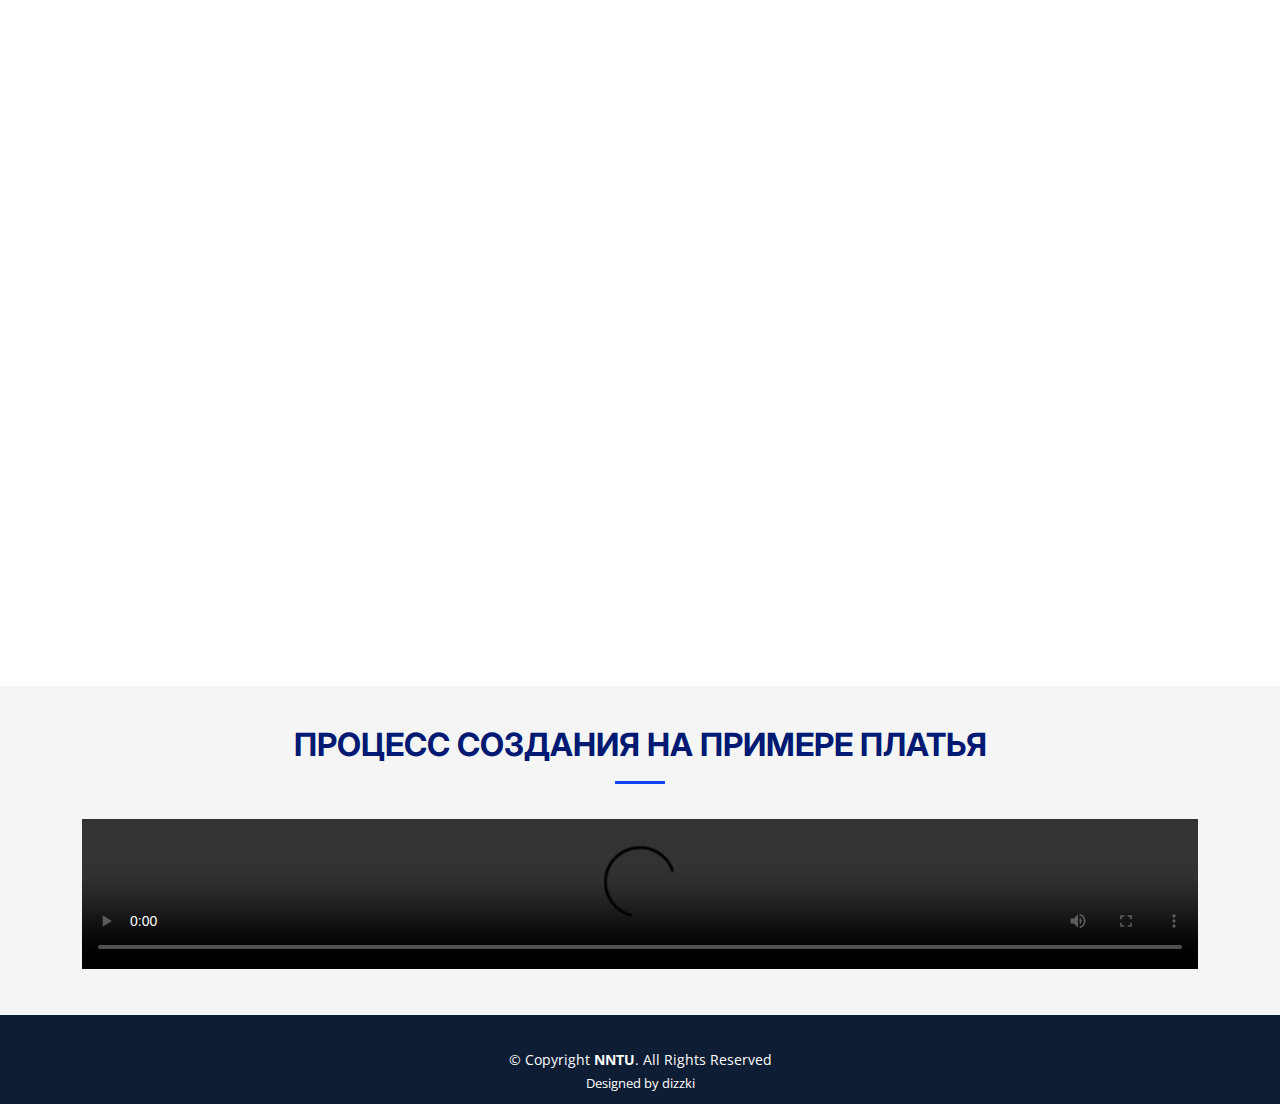
==== commit 93e256ed: "update" ====
--- a/index.html
+++ b/index.html
@@ -22,15 +22,10 @@
 		<link href="assets/vendor/bootstrap/css/bootstrap.min.css" rel="stylesheet">
 		<link href="assets/vendor/bootstrap-icons/bootstrap-icons.css" rel="stylesheet">
 		<link href="assets/vendor/fontawesome-free/css/all.min.css" rel="stylesheet">
-		<link href="assets/vendor/glightbox/css/glightbox.min.css" rel="stylesheet">
-		<link href="assets/vendor/swiper/swiper-bundle.min.css" rel="stylesheet">
 		<link href="assets/vendor/aos/aos.css" rel="stylesheet">
 		
 		<!-- Template Main CSS File -->
 		<link href="assets/css/main.css" rel="stylesheet">
-		
-		<!-- Подключаем CSS слайдера -->
-		<link rel="stylesheet" href="assets/css/simple-adaptive-slider.css">
 	</head>
 	
 	<body>
@@ -87,7 +82,7 @@
 								<div class="icon">
 									<img width="25%" src="assets/img/3d.png" alt="">
 								</div>
-								<p class="description">Процесс создания трехмерной модели человеческого тела с использованием технологий компьютерного зрения и компьютерной графики.</p>
+								<p class="description">Процесс создания трехмерной модели с использованием технологий компьютерного зрения и компьютерной графики.</p>
 							</div>
 						</div>
 						<!-- End Service Item -->
@@ -184,29 +179,9 @@
 					<h2>Процесс создания на примере платья</h2>
 				</div>
 				<div class="container">
-					<div class="itcss">
-						<div class="itcss__wrapper">
-							<div class="itcss__items">
-								<div class="itcss__item">
-									<div>
-										<img src="assets/img/cta-bg.jpg" class="img-fluid" alt="">
-									</div>
-								</div>
-								<div class="itcss__item">
-									<div>
-										<img src="assets/img/cta-bg.jpg" class="img-fluid" alt="">
-									</div>
-								</div>
-								<div class="itcss__item">
-									<div>
-										<img src="assets/img/cta-bg.jpg" class="img-fluid" alt="">
-									</div>
-								</div>
-							</div>
-						</div>
-						<button class="itcss__btn itcss__btn_prev" role="button" data-slide="prev"></button>
-						<button class="itcss__btn itcss__btn_next" role="button" data-slide="next"></button>
-					</div>
+					<video controls>
+						<source src="assets/movie.mp4" type='video/mp4; codecs="avc1.42E01E, mp4a.40.2"'>
+					</video>
 				</div>
 				<div id="result"></div>
 			</section>
@@ -232,25 +207,9 @@
 		
 		<!-- Vendor JS Files -->
 		<script src="assets/vendor/bootstrap/js/bootstrap.bundle.min.js"></script>
-		<script src="assets/vendor/purecounter/purecounter_vanilla.js"></script>
-		<script src="assets/vendor/glightbox/js/glightbox.min.js"></script>
-		<script src="assets/vendor/swiper/swiper-bundle.min.js"></script>
 		<script src="assets/vendor/aos/aos.js"></script>
 		
 		<!-- Template Main JS File -->
 		<script src="assets/js/main.js"></script>
-
-		<!-- Подключаем JS слайдера -->
-		<script defer src="assets/js/simple-adaptive-slider.js"></script>
-		<script>
-			document.addEventListener('DOMContentLoaded', () => {
-				// активация слайдера
-				new ItcSimpleSlider('.itcss', {
-					loop: true,
-					autoplay: false,
-					swipe: true
-				});
-			});
-		</script>
 		</body>
 		</html>				--- a/assets/css/main.css
+++ b/assets/css/main.css
@@ -294,22 +294,9 @@
 }
 
 .header.sticked {
-  background: rgba(14, 29, 52, 0.9);
+  background: rgba(14, 29, 52);
   padding: 15px 0;
   box-shadow: 0px 2px 20px rgba(14, 29, 52, 0.1);
-}
-
-.header .logo img {
-  max-height: 40px;
-  margin-right: 6px;
-}
-
-.header .logo h1 {
-  font-size: 30px;
-  margin: 0;
-  font-weight: 700;
-  color: #fff;
-  font-family: var(--font-primary);
 }
 
 /*--------------------------------------------------------------
@@ -644,177 +631,6 @@
 }
 
 /*--------------------------------------------------------------
-# About Us Section
---------------------------------------------------------------*/
-.about .content h3 {
-  font-weight: 700;
-  font-size: 32px;
-  font-family: var(--font-secondary);
-  color: #001f8d;
-}
-
-.about .content ul {
-  list-style: none;
-  padding: 0;
-}
-
-.about .content ul li {
-  display: flex;
-  align-items: flex-start;
-  margin-top: 40px;
-}
-
-.about .content ul i {
-  flex-shrink: 0;
-  font-size: 48px;
-  color: var(--color-primary);
-  margin-right: 20px;
-  line-height: 0;
-}
-
-.about .content ul h5 {
-  font-size: 18px;
-  font-weight: 700;
-  color: #19335c;
-}
-
-.about .content ul p {
-  font-size: 15px;
-}
-
-.about .content p:last-child {
-  margin-bottom: 0;
-}
-
-.about .play-btn {
-  width: 94px;
-  height: 94px;
-  background: radial-gradient(var(--color-primary) 50%, rgba(13, 66, 255, 0.4) 52%);
-  border-radius: 50%;
-  display: block;
-  position: absolute;
-  left: calc(50% - 47px);
-  top: calc(50% - 47px);
-  overflow: hidden;
-}
-
-.about .play-btn:before {
-  content: "";
-  position: absolute;
-  width: 120px;
-  height: 120px;
-  animation-delay: 0s;
-  animation: pulsate-btn 2s;
-  animation-direction: forwards;
-  animation-iteration-count: infinite;
-  animation-timing-function: steps;
-  opacity: 1;
-  border-radius: 50%;
-  border: 5px solid rgba(13, 66, 255, 0.7);
-  top: -15%;
-  left: -15%;
-  background: rgba(198, 16, 0, 0);
-}
-
-.about .play-btn:after {
-  content: "";
-  position: absolute;
-  left: 50%;
-  top: 50%;
-  transform: translateX(-40%) translateY(-50%);
-  width: 0;
-  height: 0;
-  border-top: 10px solid transparent;
-  border-bottom: 10px solid transparent;
-  border-left: 15px solid #fff;
-  z-index: 100;
-  transition: all 400ms cubic-bezier(0.55, 0.055, 0.675, 0.19);
-}
-
-.about .play-btn:hover:before {
-  content: "";
-  position: absolute;
-  left: 50%;
-  top: 50%;
-  transform: translateX(-40%) translateY(-50%);
-  width: 0;
-  height: 0;
-  border: none;
-  border-top: 10px solid transparent;
-  border-bottom: 10px solid transparent;
-  border-left: 15px solid #fff;
-  z-index: 200;
-  animation: none;
-  border-radius: 0;
-}
-
-.about .play-btn:hover:after {
-  border-left: 15px solid var(--color-primary);
-  transform: scale(20);
-}
-
-@keyframes pulsate-btn {
-  0% {
-    transform: scale(0.6, 0.6);
-    opacity: 1;
-  }
-
-  100% {
-    transform: scale(1, 1);
-    opacity: 0;
-  }
-}
-
-/*--------------------------------------------------------------
-# Services Section
---------------------------------------------------------------*/
-.services .card {
-  border: 1px solid rgba(14, 29, 52, 0.15);
-  background: #fff;
-  position: relative;
-  border-radius: 0;
-  height: 100%;
-}
-
-.services .card .card-img {
-  overflow: hidden;
-  margin-bottom: 15px;
-  border-radius: 0;
-}
-
-.services .card .card-img img {
-  transition: 0.3s ease-in-out;
-}
-
-.services .card h3 {
-  font-weight: 700;
-  font-size: 18px;
-  margin-bottom: 5px;
-  padding: 10px 30px;
-  text-transform: uppercase;
-}
-
-.services .card a {
-  color: #001973;
-  transition: 0.3;
-}
-
-.services .card a:hover {
-  color: var(--color-primary);
-}
-
-.services .card p {
-  padding: 0 30px;
-  margin-bottom: 30px;
-  color: var(--color-secondary);
-  font-size: 15px;
-}
-
-.services .card:hover .card-img img {
-  transform: scale(1.1);
-}
-
-/*--------------------------------------------------------------
 # Call To Action Section
 --------------------------------------------------------------*/
 .call-to-action {
@@ -905,180 +721,6 @@
 }
 
 /*--------------------------------------------------------------
-# Pricing Section
---------------------------------------------------------------*/
-.pricing .pricing-item {
-  padding: 60px 40px;
-  box-shadow: 0 3px 20px -2px rgba(108, 117, 125, 0.15);
-  background: #fff;
-  height: 100%;
-  border-top: 4px solid #fff;
-  border-radius: 5px;
-}
-
-.pricing h3 {
-  font-weight: 600;
-  margin-bottom: 15px;
-  font-size: 20px;
-  color: var(--color-secondary);
-}
-
-.pricing h4 {
-  font-size: 48px;
-  color: var(--color-primary);
-  font-weight: 400;
-  font-family: var(--font-primary);
-  margin-bottom: 25px;
-}
-
-.pricing h4 sup {
-  font-size: 28px;
-}
-
-.pricing h4 span {
-  color: rgba(108, 117, 125, 0.8);
-  font-size: 18px;
-}
-
-.pricing ul {
-  padding: 20px 0;
-  list-style: none;
-  color: #6c757d;
-  text-align: left;
-  line-height: 20px;
-}
-
-.pricing ul li {
-  padding: 10px 0;
-  display: flex;
-  align-items: center;
-}
-
-.pricing ul i {
-  color: #059652;
-  font-size: 24px;
-  padding-right: 3px;
-}
-
-.pricing ul .na {
-  color: rgba(108, 117, 125, 0.5);
-}
-
-.pricing ul .na i {
-  color: rgba(108, 117, 125, 0.5);
-}
-
-.pricing ul .na span {
-  text-decoration: line-through;
-}
-
-.pricing .buy-btn {
-  display: inline-block;
-  padding: 12px 35px;
-  border-radius: 4px;
-  color: var(--color-primary);
-  transition: none;
-  font-size: 16px;
-  font-weight: 500;
-  font-family: var(--font-primary);
-  transition: 0.3s;
-  border: 1px solid var(--color-primary);
-}
-
-.pricing .buy-btn:hover {
-  background: var(--color-primary);
-  color: #fff;
-}
-
-.pricing .featured {
-  border-top-color: var(--color-primary);
-}
-
-.pricing .featured .buy-btn {
-  background: var(--color-primary);
-  color: #fff;
-}
-
-@media (max-width: 992px) {
-  .pricing .box {
-    max-width: 60%;
-    margin: 0 auto 30px auto;
-  }
-}
-
-@media (max-width: 767px) {
-  .pricing .box {
-    max-width: 80%;
-    margin: 0 auto 30px auto;
-  }
-}
-
-@media (max-width: 420px) {
-  .pricing .box {
-    max-width: 100%;
-    margin: 0 auto 30px auto;
-  }
-}
-
-/*--------------------------------------------------------------
-# Frequently Asked Questions Section
---------------------------------------------------------------*/
-.faq {
-  padding-top: 80px;
-}
-
-.faq .accordion-item {
-  border: 0;
-  margin-bottom: 10px;
-}
-
-.faq .accordion-collapse {
-  border: 0;
-}
-
-.faq .accordion-button {
-  padding: 15px 30px 20px 60px;
-  font-weight: 600;
-  border: 0;
-  font-size: 18px;
-  color: var(--color-default);
-  text-align: left;
-  background: rgba(14, 29, 52, 0.03);
-  border-radius: 5px;
-}
-
-.faq .accordion-button:focus {
-  box-shadow: none;
-}
-
-.faq .accordion-button:not(.collapsed) {
-  color: var(--color-primary);
-  border-bottom: 0;
-  box-shadow: none;
-}
-
-.faq .question-icon {
-  position: absolute;
-  top: 14px;
-  left: 25px;
-  font-size: 20px;
-  color: var(--color-primary);
-}
-
-.faq .accordion-button:after {
-  position: absolute;
-  right: 15px;
-  top: 15px;
-}
-
-.faq .accordion-body {
-  padding: 0 30px 25px 60px;
-  border: 0;
-  background: rgba(14, 29, 52, 0.03);
-  border-radius: 5px;
-}
-
-/*--------------------------------------------------------------
 # Testimonials Section
 --------------------------------------------------------------*/
 .testimonials {
@@ -1086,17 +728,12 @@
   background-position: center center;
   background-size: cover;
   position: relative;
-}
-
-.testimonials::before {
-  content: "";
-  position: absolute;
-  inset: 0;
   background-color: #F5F5F5;
 }
 
-.testimonials .section-header {
-  margin-bottom: 40px;
+.testimonials video{
+   width: 100%;
+    height: auto;
 }
 
 .testimonials .testimonials-carousel,
@@ -1185,529 +822,6 @@
   .testimonials .testimonial-item p {
     width: 80%;
   }
-}
-
-/*--------------------------------------------------------------
-# Stats Counter Section
---------------------------------------------------------------*/
-.stats-counter .stats-item {
-  padding: 30px;
-  width: 100%;
-}
-
-.stats-counter .stats-item span {
-  font-size: 48px;
-  display: block;
-  color: var(--color-secondary);
-  font-weight: 700;
-  margin-bottom: 20px;
-  padding-bottom: 20px;
-  position: relative;
-}
-
-.stats-counter .stats-item span:after {
-  content: "";
-  position: absolute;
-  display: block;
-  width: 25px;
-  height: 3px;
-  background: var(--color-primary);
-  left: 0;
-  right: 0;
-  bottom: 0;
-  margin: auto;
-}
-
-.stats-counter .stats-item p {
-  padding: 0;
-  margin: 0;
-  font-family: var(--font-primary);
-  font-size: 15px;
-  font-weight: 500;
-  color: var(--color-secondary);
-}
-
-/*--------------------------------------------------------------
-# Our Team Section
---------------------------------------------------------------*/
-.team .member {
-  text-align: center;
-  margin-bottom: 20px;
-  background: #fff;
-  border: 1px solid rgba(14, 29, 52, 0.15);
-}
-
-.team .member img {
-  margin: -1px -1px 30px -1px;
-}
-
-.team .member .member-content {
-  padding: 0 20px 30px 20px;
-}
-
-.team .member h4 {
-  font-weight: 700;
-  margin-bottom: 2px;
-  font-size: 18px;
-}
-
-.team .member span {
-  font-style: italic;
-  display: block;
-  font-size: 13px;
-  color: #6c757d;
-}
-
-.team .member p {
-  padding-top: 10px;
-  font-size: 14px;
-  font-style: italic;
-  color: #6c757d;
-}
-
-.team .member .social {
-  margin-top: 15px;
-}
-
-.team .member .social a {
-  color: rgba(14, 29, 52, 0.5);
-  transition: 0.3s;
-}
-
-.team .member .social a:hover {
-  color: var(--color-primary);
-}
-
-.team .member .social i {
-  font-size: 18px;
-  margin: 0 2px;
-}
-
-/*--------------------------------------------------------------
-# Horizontal Pricing Section
---------------------------------------------------------------*/
-.horizontal-pricing .pricing-item {
-  box-shadow: 0 3px 20px -2px rgba(108, 117, 125, 0.15);
-  padding-bottom: 30px;
-  background: #fff;
-  height: 100%;
-  position: relative;
-}
-
-.horizontal-pricing h3 {
-  font-weight: 700;
-  margin-bottom: 0;
-  font-size: 24px;
-  color: var(--color-secondary);
-}
-
-.horizontal-pricing h4 {
-  font-size: 48px;
-  color: var(--color-primary);
-  font-weight: 400;
-  font-family: var(--font-primary);
-  margin-bottom: 25px;
-  text-align: center;
-}
-
-.horizontal-pricing h4 sup {
-  font-size: 28px;
-}
-
-.horizontal-pricing h4 span {
-  color: rgba(108, 117, 125, 0.8);
-  font-size: 18px;
-}
-
-.horizontal-pricing ul {
-  padding: 20px 0;
-  list-style: none;
-  color: #6c757d;
-  text-align: left;
-  line-height: 20px;
-}
-
-.horizontal-pricing ul li {
-  padding-top: 15px;
-  display: flex;
-  align-items: center;
-}
-
-.horizontal-pricing ul i {
-  color: #059652;
-  font-size: 24px;
-  padding-right: 3px;
-}
-
-.horizontal-pricing ul .na {
-  color: rgba(108, 117, 125, 0.5);
-}
-
-.horizontal-pricing ul .na i {
-  color: rgba(108, 117, 125, 0.5);
-}
-
-.horizontal-pricing ul .na span {
-  text-decoration: line-through;
-}
-
-.horizontal-pricing .buy-btn {
-  display: inline-block;
-  padding: 12px 40px;
-  border-radius: 4px;
-  color: #fff;
-  background-color: var(--color-primary);
-  border: 2px solid var(--color-primary);
-  transition: none;
-  font-size: 16px;
-  font-weight: 500;
-  transition: 0.3s;
-  font-family: var(--font-primary);
-}
-
-.horizontal-pricing .buy-btn:hover {
-  background: #406aff;
-  border-color: #406aff;
-}
-
-.horizontal-pricing .featured {
-  background: var(--color-primary);
-}
-
-.horizontal-pricing .featured h3,
-.horizontal-pricing .featured h4,
-.horizontal-pricing .featured h4 span,
-.horizontal-pricing .featured ul,
-.horizontal-pricing .featured ul .na,
-.horizontal-pricing .featured ul i,
-.horizontal-pricing .featured ul .na i {
-  color: #fff;
-}
-
-.horizontal-pricing .featured .buy-btn {
-  background: var(--color-primary);
-  color: #fff;
-  border-color: #fff;
-}
-
-.horizontal-pricing .featured .buy-btn:hover {
-  background: #fff;
-  color: var(--color-primary);
-}
-
-/*--------------------------------------------------------------
-# Get a Quote Section
---------------------------------------------------------------*/
-.get-a-quote .quote-bg {
-  min-height: 500px;
-  background-size: cover;
-  background-position: center;
-}
-
-.get-a-quote .php-email-form {
-  background: #f3f6fc;
-  padding: 40px;
-  height: 100%;
-}
-
-@media (max-width: 575px) {
-  .get-a-quote .php-email-form {
-    padding: 20px;
-  }
-}
-
-.get-a-quote .php-email-form h3 {
-  font-size: 14px;
-  font-weight: 700;
-  text-transform: uppercase;
-  letter-spacing: 1px;
-}
-
-.get-a-quote .php-email-form h4 {
-  font-size: 14px;
-  font-weight: 700;
-  text-transform: uppercase;
-  letter-spacing: 1px;
-  margin: 20px 0 0 0;
-}
-
-.get-a-quote .php-email-form p {
-  font-size: 14px;
-  margin-bottom: 20px;
-}
-
-.get-a-quote .php-email-form .error-message {
-  display: none;
-  color: #fff;
-  background: #df1529;
-  text-align: left;
-  padding: 15px;
-  margin-bottom: 24px;
-  font-weight: 600;
-}
-
-.get-a-quote .php-email-form .sent-message {
-  display: none;
-  color: #fff;
-  background: #059652;
-  text-align: center;
-  padding: 15px;
-  margin-bottom: 24px;
-  font-weight: 600;
-}
-
-.get-a-quote .php-email-form .loading {
-  display: none;
-  background: #fff;
-  text-align: center;
-  padding: 15px;
-  margin-bottom: 24px;
-}
-
-.get-a-quote .php-email-form .loading:before {
-  content: "";
-  display: inline-block;
-  border-radius: 50%;
-  width: 24px;
-  height: 24px;
-  margin: 0 10px -6px 0;
-  border: 3px solid #059652;
-  border-top-color: #fff;
-  animation: animate-loading 1s linear infinite;
-}
-
-.get-a-quote .php-email-form input,
-.get-a-quote .php-email-form textarea {
-  border-radius: 0;
-  box-shadow: none;
-  font-size: 14px;
-  border-radius: 0;
-}
-
-.get-a-quote .php-email-form input:focus,
-.get-a-quote .php-email-form textarea:focus {
-  border-color: var(--color-primary);
-}
-
-.get-a-quote .php-email-form input {
-  padding: 12px 15px;
-}
-
-.get-a-quote .php-email-form textarea {
-  padding: 12px 15px;
-}
-
-.get-a-quote .php-email-form button[type=submit] {
-  background: var(--color-primary);
-  border: 0;
-  padding: 10px 30px;
-  color: #fff;
-  transition: 0.4s;
-  border-radius: 4px;
-}
-
-.get-a-quote .php-email-form button[type=submit]:hover {
-  background: rgba(13, 66, 255, 0.8);
-}
-
-@keyframes animate-loading {
-  0% {
-    transform: rotate(0deg);
-  }
-
-  100% {
-    transform: rotate(360deg);
-  }
-}
-
-/*--------------------------------------------------------------
-# Contact Section
---------------------------------------------------------------*/
-.contact .info-item+.info-item {
-  margin-top: 40px;
-}
-
-.contact .info-item i {
-  font-size: 20px;
-  background: var(--color-primary);
-  color: #fff;
-  width: 44px;
-  height: 44px;
-  display: flex;
-  justify-content: center;
-  align-items: center;
-  border-radius: 4px;
-  transition: all 0.3s ease-in-out;
-  margin-right: 15px;
-}
-
-.contact .info-item h4 {
-  padding: 0;
-  font-size: 20px;
-  font-weight: 600;
-  margin-bottom: 5px;
-  color: var(--color-secondary);
-}
-
-.contact .info-item p {
-  padding: 0;
-  margin-bottom: 0;
-  font-size: 14px;
-  color: rgba(14, 29, 52, 0.8);
-}
-
-.contact .php-email-form {
-  width: 100%;
-  background: #fff;
-}
-
-.contact .php-email-form .form-group {
-  padding-bottom: 8px;
-}
-
-.contact .php-email-form .error-message {
-  display: none;
-  color: #fff;
-  background: #df1529;
-  text-align: left;
-  padding: 15px;
-  font-weight: 600;
-}
-
-.contact .php-email-form .error-message br+br {
-  margin-top: 25px;
-}
-
-.contact .php-email-form .sent-message {
-  display: none;
-  color: #fff;
-  background: #059652;
-  text-align: center;
-  padding: 15px;
-  font-weight: 600;
-}
-
-.contact .php-email-form .loading {
-  display: none;
-  background: #fff;
-  text-align: center;
-  padding: 15px;
-}
-
-.contact .php-email-form .loading:before {
-  content: "";
-  display: inline-block;
-  border-radius: 50%;
-  width: 24px;
-  height: 24px;
-  margin: 0 10px -6px 0;
-  border: 3px solid #059652;
-  border-top-color: #fff;
-  animation: animate-loading 1s linear infinite;
-}
-
-.contact .php-email-form input,
-.contact .php-email-form textarea {
-  border-radius: 4px;
-  box-shadow: none;
-  font-size: 14px;
-}
-
-.contact .php-email-form input {
-  height: 44px;
-}
-
-.contact .php-email-form textarea {
-  padding: 10px 12px;
-}
-
-.contact .php-email-form button[type=submit] {
-  background: var(--color-primary);
-  border: 0;
-  padding: 10px 35px;
-  color: #fff;
-  transition: 0.4s;
-  border-radius: 5px;
-}
-
-.contact .php-email-form button[type=submit]:hover {
-  background: rgba(13, 66, 255, 0.8);
-}
-
-@keyframes animate-loading {
-  0% {
-    transform: rotate(0deg);
-  }
-
-  100% {
-    transform: rotate(360deg);
-  }
-}
-
-/*--------------------------------------------------------------
-# Service Details Section
---------------------------------------------------------------*/
-.service-details .services-list {
-  padding: 10px 30px;
-  border: 1px solid #d3dff3;
-  margin-bottom: 20px;
-}
-
-.service-details .services-list a {
-  display: block;
-  line-height: 1;
-  padding: 8px 0 8px 15px;
-  border-left: 3px solid #c2cbdf;
-  margin: 20px 0;
-  color: var(--color-secondary);
-  transition: 0.3s;
-}
-
-.service-details .services-list a.active {
-  font-weight: 700;
-  border-color: var(--color-primary);
-}
-
-.service-details .services-list a:hover {
-  border-color: var(--color-primary);
-}
-
-.service-details .services-img {
-  margin-bottom: 20px;
-}
-
-.service-details h3 {
-  font-size: 28px;
-  font-weight: 700;
-  color: var(--color-secondary);
-}
-
-.service-details h4 {
-  font-size: 20px;
-  font-weight: 700;
-  color: var(--color-secondary);
-}
-
-.service-details p {
-  font-size: 15px;
-}
-
-.service-details ul {
-  list-style: none;
-  padding: 0;
-  font-size: 15px;
-}
-
-.service-details ul li {
-  padding: 5px 0;
-  display: flex;
-  align-items: center;
-}
-
-.service-details ul i {
-  font-size: 20px;
-  margin-right: 8px;
-  color: var(--color-primary);
 }
 
 /*--------------------------------------------------------------
@@ -1742,7 +856,6 @@
 .hero p {
   font-size: 18px;
   font-weight: 400;
-  margin-bottom: 40px;
 }
 
 .hero form {
